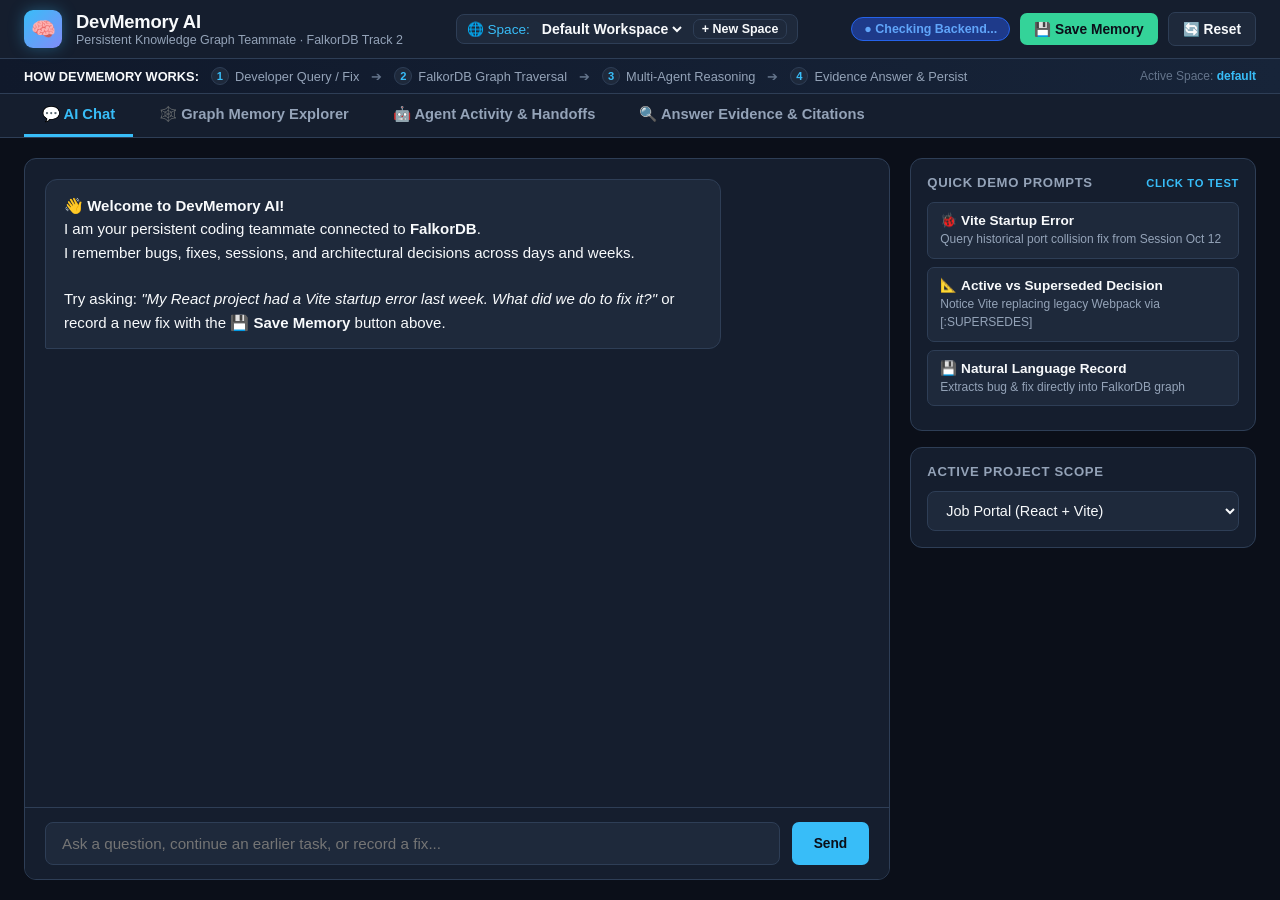
==== web/templates/devmemory.html @ c0ac94c2 "🧠 Initial commit: DevMemory AI with FalkorDB graph memory" ====
<!DOCTYPE html>
<html lang="en">
<head>
  <meta charset="UTF-8">
  <meta name="viewport" content="width=device-width, initial-scale=1.0">
  <title>DevMemory AI & MediMemory AI — Persistent Knowledge Graph Teammate (FalkorDB Track 2)</title>
  <style>
    :root {
      --bg-primary: #0b0f19;
      --bg-surface: #151e2e;
      --bg-card: #1e293b;
      --bg-card-hover: #26354a;
      --border-color: #2e3e56;
      --border-highlight: #3b82f6;
      --text-primary: #f8fafc;
      --text-secondary: #94a3b8;
      --text-muted: #64748b;
      --accent-blue: #38bdf8;
      --accent-emerald: #34d399;
      --accent-amber: #fbbf24;
      --accent-purple: #c084fc;
      --accent-red: #f87171;
      --accent-pink: #f472b6;
    }
    * { box-sizing: border-box; margin: 0; padding: 0; }
    body {
      font-family: -apple-system, BlinkMacSystemFont, "Segoe UI", Roboto, Helvetica, Arial, sans-serif;
      background: var(--bg-primary);
      color: var(--text-primary);
      height: 100vh;
      display: flex;
      flex-direction: column;
      overflow: hidden;
    }

    /* TOP HEADER */
    header {
      background: var(--bg-surface);
      border-bottom: 1px solid var(--border-color);
      padding: 10px 24px;
      display: flex;
      align-items: center;
      justify-content: space-between;
      z-index: 50;
    }
    .header-left { display: flex; align-items: center; gap: 14px; }
    .logo-badge {
      background: linear-gradient(135deg, #38bdf8, #818cf8);
      color: #0b0f19;
      font-weight: 900;
      font-size: 1.25rem;
      width: 38px;
      height: 38px;
      border-radius: 9px;
      display: flex;
      align-items: center;
      justify-content: center;
      box-shadow: 0 0 15px rgba(56, 189, 248, 0.35);
    }
    .title-group { display: flex; flex-direction: column; }
    .title { font-size: 1.15rem; font-weight: 700; letter-spacing: -0.01em; }
    .subtitle { font-size: 0.78rem; color: var(--text-secondary); display: flex; align-items: center; gap: 6px; }

    .header-center { display: flex; align-items: center; gap: 10px; }
    .space-selector-box {
      background: var(--bg-card);
      border: 1px solid var(--border-color);
      border-radius: 8px;
      padding: 4px 10px;
      display: flex;
      align-items: center;
      gap: 8px;
      font-size: 0.85rem;
    }
    .space-select {
      background: transparent;
      border: none;
      color: var(--text-primary);
      font-size: 0.88rem;
      font-weight: 600;
      outline: none;
      cursor: pointer;
    }

    .header-right { display: flex; align-items: center; gap: 10px; }
    .status-pill {
      font-size: 0.78rem;
      padding: 4px 12px;
      border-radius: 999px;
      font-weight: 600;
      display: inline-flex;
      align-items: center;
      gap: 6px;
    }
    .status-live { background: #064e3b; color: #34d399; border: 1px solid #059669; }
    .status-local { background: #1e3a8a; color: #60a5fa; border: 1px solid #2563eb; }

    .btn {
      padding: 8px 14px;
      border-radius: 7px;
      font-size: 0.86rem;
      font-weight: 600;
      cursor: pointer;
      display: inline-flex;
      align-items: center;
      gap: 6px;
      transition: all 0.15s ease-in-out;
      border: none;
    }
    .btn-primary { background: var(--accent-blue); color: #0b0f19; }
    .btn-primary:hover { background: #7dd3fc; }
    .btn-success { background: var(--accent-emerald); color: #0b0f19; }
    .btn-success:hover { background: #6ee7b7; }
    .btn-secondary { background: var(--bg-card); color: var(--text-primary); border: 1px solid var(--border-color); }
    .btn-secondary:hover { background: var(--bg-card-hover); }

    /* HOW IT WORKS BANNER */
    .workflow-banner {
      background: linear-gradient(90deg, #10192b 0%, #172439 100%);
      border-bottom: 1px solid var(--border-color);
      padding: 8px 24px;
      display: flex;
      align-items: center;
      justify-content: space-between;
      font-size: 0.8rem;
      color: var(--text-secondary);
    }
    .stepper-flow { display: flex; align-items: center; gap: 12px; }
    .step-item { display: flex; align-items: center; gap: 6px; }
    .step-number {
      background: var(--bg-card);
      border: 1px solid var(--border-color);
      color: var(--accent-blue);
      width: 18px;
      height: 18px;
      border-radius: 50%;
      display: inline-flex;
      align-items: center;
      justify-content: center;
      font-size: 0.7rem;
      font-weight: 700;
    }
    .step-arrow { color: var(--text-muted); font-size: 0.8rem; }

    /* TABS */
    .tabs-bar {
      display: flex;
      background: var(--bg-surface);
      border-bottom: 1px solid var(--border-color);
      padding: 0 24px;
      gap: 8px;
    }
    .tab-btn {
      background: none;
      border: none;
      color: var(--text-secondary);
      padding: 11px 18px;
      font-size: 0.92rem;
      font-weight: 600;
      cursor: pointer;
      display: flex;
      align-items: center;
      gap: 8px;
      border-bottom: 3px solid transparent;
      transition: all 0.2s;
    }
    .tab-btn:hover { color: var(--text-primary); }
    .tab-btn.active {
      color: var(--accent-blue);
      border-bottom-color: var(--accent-blue);
    }

    /* MAIN VIEW CONTAINER */
    main {
      flex: 1;
      display: flex;
      overflow: hidden;
      position: relative;
    }
    .screen-container {
      display: none;
      width: 100%;
      height: 100%;
      overflow-y: auto;
      padding: 20px 24px;
    }
    .screen-container.active { display: flex; gap: 20px; }

    /* SCREEN 1: CHAT */
    .chat-layout { display: flex; width: 100%; height: 100%; gap: 20px; }
    .chat-main {
      flex: 3;
      display: flex;
      flex-direction: column;
      background: var(--bg-surface);
      border: 1px solid var(--border-color);
      border-radius: 12px;
      overflow: hidden;
    }
    .chat-messages {
      flex: 1;
      overflow-y: auto;
      padding: 20px;
      display: flex;
      flex-direction: column;
      gap: 16px;
    }
    .chat-message {
      max-width: 82%;
      padding: 14px 18px;
      border-radius: 12px;
      line-height: 1.55;
      font-size: 0.94rem;
    }
    .msg-user {
      align-self: flex-end;
      background: #1d4ed8;
      color: white;
      border-bottom-right-radius: 2px;
    }
    .msg-ai {
      align-self: flex-start;
      background: var(--bg-card);
      border: 1px solid var(--border-color);
      border-bottom-left-radius: 2px;
    }
    .msg-evidence-box {
      margin-top: 12px;
      padding: 10px 14px;
      background: rgba(56, 189, 248, 0.08);
      border-left: 3px solid var(--accent-blue);
      border-radius: 0 6px 6px 0;
      font-size: 0.85rem;
    }
    .chat-input-bar {
      padding: 14px 20px;
      border-top: 1px solid var(--border-color);
      background: var(--bg-surface);
      display: flex;
      gap: 12px;
    }
    .chat-input {
      flex: 1;
      background: var(--bg-card);
      border: 1px solid var(--border-color);
      color: var(--text-primary);
      padding: 12px 16px;
      border-radius: 8px;
      font-size: 0.95rem;
      outline: none;
    }
    .chat-input:focus { border-color: var(--accent-blue); }
    .chat-side { flex: 1.2; display: flex; flex-direction: column; gap: 16px; }
    .card {
      background: var(--bg-surface);
      border: 1px solid var(--border-color);
      border-radius: 12px;
      padding: 16px;
    }
    .card-title {
      font-size: 0.82rem;
      font-weight: 700;
      color: var(--text-secondary);
      text-transform: uppercase;
      letter-spacing: 0.05em;
      margin-bottom: 12px;
      display: flex;
      justify-content: space-between;
      align-items: center;
    }
    .prompt-chip {
      background: var(--bg-card);
      border: 1px solid var(--border-color);
      color: var(--text-primary);
      padding: 9px 12px;
      border-radius: 7px;
      font-size: 0.85rem;
      cursor: pointer;
      margin-bottom: 8px;
      text-align: left;
      width: 100%;
      line-height: 1.35;
      transition: background 0.15s, border-color 0.15s;
    }
    .prompt-chip:hover { background: var(--bg-card-hover); border-color: var(--accent-blue); }

    /* SCREEN 2: GRAPH EXPLORER */
    .graph-layout { display: flex; width: 100%; height: 100%; gap: 20px; }
    .graph-canvas-container {
      flex: 2.2;
      background: var(--bg-surface);
      border: 1px solid var(--border-color);
      border-radius: 12px;
      position: relative;
      overflow: hidden;
      display: flex;
      flex-direction: column;
    }
    .graph-toolbar {
      padding: 10px 16px;
      background: rgba(30, 41, 59, 0.6);
      border-bottom: 1px solid var(--border-color);
      display: flex;
      align-items: center;
      justify-content: space-between;
      font-size: 0.82rem;
    }
    .legend-chips { display: flex; gap: 8px; flex-wrap: wrap; }
    .legend-item { display: flex; align-items: center; gap: 4px; font-size: 0.78rem; }
    .legend-dot { width: 10px; height: 10px; border-radius: 50%; display: inline-block; }
    #graphCanvas { width: 100%; height: 100%; flex: 1; }
    .graph-info-panel {
      flex: 1.1;
      background: var(--bg-surface);
      border: 1px solid var(--border-color);
      border-radius: 12px;
      padding: 18px;
      display: flex;
      flex-direction: column;
      gap: 12px;
      overflow-y: auto;
    }
    .node-detail-card {
      background: var(--bg-card);
      border: 1px solid var(--border-color);
      border-radius: 8px;
      padding: 12px;
      font-size: 0.88rem;
    }

    /* SCREEN 3: AGENT ACTIVITY */
    .activity-layout { display: flex; width: 100%; height: 100%; gap: 20px; }
    .kanban-col {
      flex: 1.2;
      background: var(--bg-surface);
      border: 1px solid var(--border-color);
      border-radius: 12px;
      padding: 18px;
      display: flex;
      flex-direction: column;
      gap: 12px;
      overflow-y: auto;
    }
    .task-card {
      background: var(--bg-card);
      border: 1px solid var(--border-color);
      border-left: 4px solid var(--accent-blue);
      border-radius: 8px;
      padding: 12px 14px;
      font-size: 0.88rem;
    }
    .activity-feed-col {
      flex: 1.5;
      background: var(--bg-surface);
      border: 1px solid var(--border-color);
      border-radius: 12px;
      padding: 18px;
      overflow-y: auto;
    }
    .log-item {
      padding: 10px 14px;
      border-bottom: 1px solid var(--border-color);
      font-size: 0.85rem;
      line-height: 1.4;
    }
    .log-agent { font-weight: 700; color: var(--accent-blue); }

    /* SCREEN 4: ANSWER EVIDENCE */
    .evidence-layout { display: flex; flex-direction: column; width: 100%; gap: 16px; overflow-y: auto; }
    .evidence-row {
      background: var(--bg-surface);
      border: 1px solid var(--border-color);
      border-left: 4px solid var(--accent-emerald);
      border-radius: 8px;
      padding: 16px;
    }

    /* MODALS */
    .modal-overlay {
      position: fixed;
      top: 0; left: 0; right: 0; bottom: 0;
      background: rgba(11, 15, 25, 0.75);
      backdrop-filter: blur(4px);
      display: none;
      align-items: center;
      justify-content: center;
      z-index: 100;
    }
    .modal-overlay.active { display: flex; }
    .modal-card {
      background: var(--bg-surface);
      border: 1px solid var(--border-color);
      border-radius: 14px;
      width: 520px;
      max-width: 90vw;
      box-shadow: 0 20px 40px rgba(0, 0, 0, 0.5);
      overflow: hidden;
      animation: modalFadeIn 0.15s ease-out;
    }
    @keyframes modalFadeIn {
      from { opacity: 0; transform: scale(0.96); }
      to { opacity: 1; transform: scale(1); }
    }
    .modal-header {
      padding: 16px 20px;
      border-bottom: 1px solid var(--border-color);
      display: flex;
      justify-content: space-between;
      align-items: center;
    }
    .modal-title { font-size: 1.05rem; font-weight: 700; display: flex; align-items: center; gap: 8px; }
    .modal-close { background: none; border: none; color: var(--text-muted); font-size: 1.4rem; cursor: pointer; }
    .modal-body { padding: 20px; display: flex; flex-direction: column; gap: 14px; }
    .form-group { display: flex; flex-direction: column; gap: 6px; }
    .form-label { font-size: 0.8rem; font-weight: 600; color: var(--text-secondary); }
    .form-input, .form-select, .form-textarea {
      background: var(--bg-card);
      border: 1px solid var(--border-color);
      color: var(--text-primary);
      padding: 10px 14px;
      border-radius: 8px;
      font-size: 0.9rem;
      outline: none;
    }
    .form-input:focus, .form-select:focus, .form-textarea:focus { border-color: var(--accent-blue); }
    .modal-footer {
      padding: 14px 20px;
      border-top: 1px solid var(--border-color);
      background: rgba(30, 41, 59, 0.4);
      display: flex;
      justify-content: flex-end;
      gap: 10px;
    }
  </style>
</head>
<body>

  <!-- TOP HEADER -->
  <header>
    <div class="header-left">
      <div class="logo-badge">🧠</div>
      <div class="title-group">
        <div class="title">DevMemory AI</div>
        <div class="subtitle">Persistent Knowledge Graph Teammate · FalkorDB Track 2</div>
      </div>
    </div>

    <div class="header-center">
      <!-- MEMORY SPACE SELECTOR -->
      <div class="space-selector-box">
        <span style="color:var(--accent-blue);">🌐 Space:</span>
        <select id="spaceSelector" class="space-select" onchange="onSpaceChange(this.value)">
          <option value="default">Default Workspace</option>
        </select>
        <button class="btn btn-secondary" style="padding: 2px 8px; font-size: 0.78rem;" onclick="openNewSpaceModal()">
          + New Space
        </button>
      </div>
    </div>

    <div class="header-right">
      <div id="backendPill" class="status-pill status-local">● Checking Backend...</div>
      <!-- SAVE MEMORY BUTTON -->
      <button class="btn btn-success" onclick="openSaveMemoryModal()">
        💾 Save Memory
      </button>
      <button class="btn btn-secondary" onclick="resetMemory()">
        🔄 Reset
      </button>
    </div>
  </header>

  <!-- HOW IT WORKS BANNER -->
  <div class="workflow-banner">
    <div class="stepper-flow">
      <span style="font-weight:700; color:var(--text-primary);">HOW DEVMEMORY WORKS:</span>
      <div class="step-item"><span class="step-number">1</span> Developer Query / Fix</div>
      <span class="step-arrow">➔</span>
      <div class="step-item"><span class="step-number">2</span> FalkorDB Graph Traversal</div>
      <span class="step-arrow">➔</span>
      <div class="step-item"><span class="step-number">3</span> Multi-Agent Reasoning</div>
      <span class="step-arrow">➔</span>
      <div class="step-item"><span class="step-number">4</span> Evidence Answer & Persist</div>
    </div>
    <div style="font-size:0.75rem; color:var(--text-muted);">
      Active Space: <b id="activeSpaceLabel" style="color:var(--accent-blue);">default</b>
    </div>
  </div>

  <!-- NAVIGATION TABS -->
  <nav class="tabs-bar">
    <button class="tab-btn active" onclick="switchTab('screenChat', this)">💬 AI Chat</button>
    <button class="tab-btn" onclick="switchTab('screenGraph', this)">🕸️ Graph Memory Explorer</button>
    <button class="tab-btn" onclick="switchTab('screenActivity', this)">🤖 Agent Activity & Handoffs</button>
    <button class="tab-btn" onclick="switchTab('screenEvidence', this)">🔍 Answer Evidence & Citations</button>
  </nav>

  <!-- TAB CONTENT SCREENS -->
  <main>
    <!-- SCREEN 1: AI CHAT -->
    <div id="screenChat" class="screen-container active">
      <div class="chat-layout">
        <div class="chat-main">
          <div id="chatMessages" class="chat-messages">
            <div class="chat-message msg-ai">
              👋 <b>Welcome to DevMemory AI!</b><br>
              I am your persistent coding teammate connected to <b>FalkorDB</b>.<br>
              I remember bugs, fixes, sessions, and architectural decisions across days and weeks.<br><br>
              Try asking: <i>"My React project had a Vite startup error last week. What did we do to fix it?"</i> or record a new fix with the <b>💾 Save Memory</b> button above.
            </div>
          </div>
          <form class="chat-input-bar" onsubmit="handleSend(event)">
            <input type="text" id="chatInput" class="chat-input" placeholder="Ask a question, continue an earlier task, or record a fix..." autocomplete="off">
            <button type="submit" class="btn btn-primary" style="padding:12px 22px;">Send</button>
          </form>
        </div>
        <div class="chat-side">
          <div class="card">
            <div class="card-title">
              <span>Quick Demo Prompts</span>
              <span style="font-size:0.7rem; color:var(--accent-blue);">Click to Test</span>
            </div>
            <button class="prompt-chip" onclick="fillPrompt('My React project had a Vite startup error last week. What did we do to fix it?')">
              🐞 <b>Vite Startup Error</b><br>
              <span style="font-size:0.75rem; color:var(--text-secondary);">Query historical port collision fix from Session Oct 12</span>
            </button>
            <button class="prompt-chip" onclick="fillPrompt('What bundler decision did we make for Job Portal?')">
              📐 <b>Active vs Superseded Decision</b><br>
              <span style="font-size:0.75rem; color:var(--text-secondary);">Notice Vite replacing legacy Webpack via [:SUPERSEDES]</span>
            </button>
            <button class="prompt-chip" onclick="fillPrompt('We resolved the React hydration error by adding suppressHydrationWarning to layout.tsx in Session Oct 18.')">
              💾 <b>Natural Language Record</b><br>
              <span style="font-size:0.75rem; color:var(--text-secondary);">Extracts bug & fix directly into FalkorDB graph</span>
            </button>
          </div>

          <div class="card">
            <div class="card-title">Active Project Scope</div>
            <select id="projectSelect" class="form-select" style="width:100%;">
              <option value="Job Portal">Job Portal (React + Vite)</option>
              <option value="E-Commerce API">E-Commerce API (Node.js)</option>
              <option value="Auth Service">Auth Service (FastAPI)</option>
            </select>
          </div>
        </div>
      </div>
    </div>

    <!-- SCREEN 2: GRAPH MEMORY EXPLORER -->
    <div id="screenGraph" class="screen-container">
      <div class="graph-layout">
        <div class="graph-canvas-container">
          <div class="graph-toolbar">
            <div class="legend-chips">
              <span class="legend-item"><span class="legend-dot" style="background:#38bdf8;"></span> Project</span>
              <span class="legend-item"><span class="legend-dot" style="background:#f87171;"></span> Error</span>
              <span class="legend-item"><span class="legend-dot" style="background:#34d399;"></span> Solution</span>
              <span class="legend-item"><span class="legend-dot" style="background:#a855f7;"></span> Session</span>
              <span class="legend-item"><span class="legend-dot" style="background:#fbbf24;"></span> Decision</span>
              <span class="legend-item"><span class="legend-dot" style="background:#06b6d4;"></span> Task</span>
              <span class="legend-item"><span class="legend-dot" style="background:#f472b6;"></span> Agent</span>
            </div>
            <span style="color:var(--text-muted);">Click any node to inspect properties</span>
          </div>
          <canvas id="graphCanvas"></canvas>
        </div>

        <div class="graph-info-panel">
          <div class="card-title">Node Inspector</div>
          <div id="selectedNodeDetails" class="node-detail-card">
            <span style="color:var(--text-muted);">Select any graph node on the left to view its Cypher properties and relationships.</span>
          </div>

          <div class="card-title" style="margin-top:14px;">All Nodes in Active Space</div>
          <div id="graphNodeList" style="display:flex; flex-direction:column; gap:8px;"></div>
        </div>
      </div>
    </div>

    <!-- SCREEN 3: AGENT ACTIVITY -->
    <div id="screenActivity" class="screen-container">
      <div class="activity-layout">
        <div class="kanban-col">
          <div class="card-title">Multi-Agent Task Board</div>
          <button class="btn btn-primary" style="width:100%; justify-content:center;" onclick="triggerWorkflow()">
            🚀 Run Diagnostic & Handoff Workflow
          </button>
          <div style="font-size:0.75rem; color:var(--text-muted); margin-bottom:8px;">
            Simulates: Coordinator ➔ Bug Investigator ➔ Code Fixer
          </div>
          <div id="taskCardsList" style="display:flex; flex-direction:column; gap:10px;"></div>
        </div>
        <div class="activity-feed-col">
          <div class="card-title">Real-Time Multi-Agent Activity Stream</div>
          <div id="activityLogsList"></div>
        </div>
      </div>
    </div>

    <!-- SCREEN 4: ANSWER EVIDENCE -->
    <div id="screenEvidence" class="screen-container">
      <div class="evidence-layout">
        <div class="card-title">Verified Graph Citations & Provenance</div>
        <div style="font-size:0.85rem; color:var(--text-secondary); margin-bottom:10px;">
          Every answer produced by DevMemory AI is grounded in verifiable relationships from FalkorDB.
        </div>
        <div id="evidenceList"></div>
      </div>
    </div>
  </main>

  <!-- ==================== MODAL 1: SAVE MEMORY ==================== -->
  <div id="modalSaveMemory" class="modal-overlay">
    <div class="modal-card">
      <div class="modal-header">
        <div class="modal-title">💾 Save Knowledge to FalkorDB</div>
        <button class="modal-close" onclick="closeSaveMemoryModal()">&times;</button>
      </div>
      <form onsubmit="handleSaveMemory(event)">
        <div class="modal-body">
          <div class="form-group">
            <label class="form-label">Memory Category</label>
            <select id="saveMemType" class="form-select" onchange="onMemoryTypeChange(this.value)">
              <option value="incident">🐞 Bug Fix / Incident Resolution</option>
              <option value="decision">📐 Architectural / Technical Decision</option>
              <option value="task">📋 Collaborative Task</option>
              <option value="fact">💡 Technical Fact / Note</option>
            </select>
          </div>

          <div class="form-group">
            <label class="form-label">Project Name</label>
            <input type="text" id="saveProject" class="form-input" value="Job Portal" required>
          </div>

          <div class="form-group">
            <label id="lblTitle" class="form-label">Issue / Error Title</label>
            <input type="text" id="saveTitle" class="form-input" placeholder="e.g. Vite failed to start" required>
          </div>

          <div class="form-group">
            <label id="lblDetails" class="form-label">Resolution / Solution Steps</label>
            <textarea id="saveDetails" class="form-textarea" rows="3" placeholder="e.g. Stop conflicting process on port 5173" required></textarea>
          </div>

          <div id="fieldSupersedes" class="form-group" style="display:none;">
            <label class="form-label">Replaces Old Decision (Optional [:SUPERSEDES])</label>
            <input type="text" id="saveSupersedes" class="form-input" placeholder="e.g. Use Webpack Bundler">
          </div>

          <div class="form-group">
            <label class="form-label">Session / Date Anchor</label>
            <input type="text" id="saveSession" class="form-input" value="Session Oct 18">
          </div>

          <div class="form-group">
            <label class="form-label">Evidence / Root Cause Notes</label>
            <input type="text" id="saveEvidence" class="form-input" placeholder="e.g. Stale background process held socket port 5173">
          </div>
        </div>
        <div class="modal-footer">
          <button type="button" class="btn btn-secondary" onclick="closeSaveMemoryModal()">Cancel</button>
          <button type="submit" class="btn btn-success">Save to Graph</button>
        </div>
      </form>
    </div>
  </div>

  <!-- ==================== MODAL 2: CREATE MEMORY SPACE ==================== -->
  <div id="modalNewSpace" class="modal-overlay">
    <div class="modal-card">
      <div class="modal-header">
        <div class="modal-title">🌐 Create New Memory Space</div>
        <button class="modal-close" onclick="closeNewSpaceModal()">&times;</button>
      </div>
      <form onsubmit="handleCreateSpace(event)">
        <div class="modal-body">
          <div class="form-group">
            <label class="form-label">Space Name</label>
            <input type="text" id="newSpaceName" class="form-input" placeholder="e.g. Mobile App, Payment Gateway" required>
          </div>
          <div class="form-group">
            <label class="form-label">Description</label>
            <textarea id="newSpaceDesc" class="form-textarea" rows="2" placeholder="Describe the purpose or repository of this memory space"></textarea>
          </div>
        </div>
        <div class="modal-footer">
          <button type="button" class="btn btn-secondary" onclick="closeNewSpaceModal()">Cancel</button>
          <button type="submit" class="btn btn-primary">Create Space</button>
        </div>
      </form>
    </div>
  </div>

  <script>
    let graphData = { nodes: [], links: [] };
    let selectedNode = null;

    function switchTab(screenId, btn) {
      document.querySelectorAll('.tab-btn').forEach(b => b.classList.remove('active'));
      document.querySelectorAll('.screen-container').forEach(c => c.classList.remove('active'));
      btn.classList.add('active');
      document.getElementById(screenId).classList.add('active');
      if (screenId === 'screenGraph') renderGraphCanvas();
      if (screenId === 'screenActivity') loadTasksAndLogs();
      if (screenId === 'screenEvidence') loadEvidence();
    }

    function fillPrompt(text) {
      document.getElementById('chatInput').value = text;
      handleSend(new Event('submit'));
    }

    async function handleSend(e) {
      e.preventDefault();
      const input = document.getElementById('chatInput');
      const text = input.value.trim();
      if (!text) return;
      input.value = '';

      const container = document.getElementById('chatMessages');
      container.innerHTML += `<div class="chat-message msg-user">${escapeHtml(text)}</div>`;
      container.scrollTop = container.scrollHeight;

      try {
        const res = await fetch('/api/devmemory/chat', {
          method: 'POST',
          headers: { 'Content-Type': 'application/json' },
          body: JSON.stringify({
            message: text,
            project: document.getElementById('projectSelect').value,
            session: 'Session Oct 18'
          })
        });
        const data = await res.json();
        let evidenceHtml = '';
        if (data.evidence && data.evidence.length > 0) {
          evidenceHtml = `<div class="msg-evidence-box"><b>🔍 FalkorDB Evidence:</b><br>` +
            data.evidence.map(ev => `[${ev.source_type}: ${ev.source_name}] → [${ev.relation}] → [${ev.target_name}] (Session: ${ev.session})`).join('<br>') +
            `</div>`;
        }
        container.innerHTML += `<div class="chat-message msg-ai">${formatMarkdown(data.response)}${evidenceHtml}</div>`;
        container.scrollTop = container.scrollHeight;
        loadGraphData();
      } catch (err) {
        container.innerHTML += `<div class="chat-message msg-ai" style="color:var(--accent-red);">Failed to reach DevMemory backend.</div>`;
      }
    }

    // MODAL: SAVE MEMORY
    function openSaveMemoryModal() {
      document.getElementById('modalSaveMemory').classList.add('active');
    }
    function closeSaveMemoryModal() {
      document.getElementById('modalSaveMemory').classList.remove('active');
    }

    function onMemoryTypeChange(val) {
      const fieldSup = document.getElementById('fieldSupersedes');
      const lblTitle = document.getElementById('lblTitle');
      const lblDetails = document.getElementById('lblDetails');
      if (val === 'decision') {
        fieldSup.style.display = 'flex';
        lblTitle.innerText = 'Decision Title (e.g. Use Vite Bundler)';
        lblDetails.innerText = 'Rationale / Reason';
      } else if (val === 'task') {
        fieldSup.style.display = 'none';
        lblTitle.innerText = 'Task Title';
        lblDetails.innerText = 'Task Description';
      } else {
        fieldSup.style.display = 'none';
        lblTitle.innerText = 'Issue / Error Title';
        lblDetails.innerText = 'Resolution / Solution Steps';
      }
    }

    async function handleSaveMemory(e) {
      e.preventDefault();
      const payload = {
        memory_type: document.getElementById('saveMemType').value,
        project: document.getElementById('saveProject').value,
        title: document.getElementById('saveTitle').value,
        details: document.getElementById('saveDetails').value,
        supersedes: document.getElementById('saveSupersedes').value || null,
        session: document.getElementById('saveSession').value || 'Session Oct 18',
        evidence: document.getElementById('saveEvidence').value || ''
      };

      try {
        const res = await fetch('/api/devmemory/save', {
          method: 'POST',
          headers: { 'Content-Type': 'application/json' },
          body: JSON.stringify(payload)
        });
        const data = await res.json();
        closeSaveMemoryModal();
        alert(`Memory Saved to FalkorDB!\n${data.data.summary}`);
        loadGraphData();
        loadEvidence();
      } catch (err) {
        alert('Failed to save memory');
      }
    }

    // MODAL: CREATE SPACE
    function openNewSpaceModal() {
      document.getElementById('modalNewSpace').classList.add('active');
    }
    function closeNewSpaceModal() {
      document.getElementById('modalNewSpace').classList.remove('active');
    }

    async function handleCreateSpace(e) {
      e.preventDefault();
      const name = document.getElementById('newSpaceName').value.trim();
      const desc = document.getElementById('newSpaceDesc').value.trim();
      if (!name) return;

      try {
        const res = await fetch('/api/devmemory/spaces/create', {
          method: 'POST',
          headers: { 'Content-Type': 'application/json' },
          body: JSON.stringify({ name: name, description: desc })
        });
        const data = await res.json();
        closeNewSpaceModal();
        await loadSpaces();
        await loadGraphData();
        alert(`Memory Space '${name}' created and activated!`);
      } catch (err) {
        alert('Failed to create space');
      }
    }

    async function onSpaceChange(spaceId) {
      try {
        await fetch('/api/devmemory/spaces/switch', {
          method: 'POST',
          headers: { 'Content-Type': 'application/json' },
          body: JSON.stringify({ space: spaceId })
        });
        document.getElementById('activeSpaceLabel').innerText = spaceId;
        loadGraphData();
        loadTasksAndLogs();
        loadEvidence();
      } catch (err) {}
    }

    async function loadSpaces() {
      try {
        const res = await fetch('/api/devmemory/spaces');
        const data = await res.json();
        const sel = document.getElementById('spaceSelector');
        sel.innerHTML = data.spaces.map(s => `
          <option value="${s.id}" ${s.id === data.active_space ? 'selected' : ''}>
            ${escapeHtml(s.name)} (${s.node_count} nodes)
          </option>
        `).join('');
        document.getElementById('activeSpaceLabel').innerText = data.active_space;
      } catch (err) {}
    }

    async function triggerWorkflow() {
      try {
        const res = await fetch('/api/devmemory/workflow', {
          method: 'POST',
          headers: { 'Content-Type': 'application/json' },
          body: JSON.stringify({
            task_title: 'Diagnose & Fix Vite Port 5173 Collision',
            project: document.getElementById('projectSelect').value,
            description: 'Check port 5173 and release socket'
          })
        });
        const data = await res.json();
        alert(`Workflow Executed!\nTask ${data.task_id} resolved by Code Fixer after Bug Investigator diagnostic handoff.`);
        loadTasksAndLogs();
        loadGraphData();
      } catch(err) {
        alert('Workflow trigger failed');
      }
    }

    async function resetMemory() {
      if (confirm('Reset memory graph for current space?')) {
        await fetch('/api/devmemory/reset', { method: 'POST' });
        location.reload();
      }
    }

    async function loadGraphData() {
      try {
        const res = await fetch('/api/devmemory/graph');
        graphData = await res.json();
        const pill = document.getElementById('backendPill');
        if (graphData.backend_mode === 'falkordb') {
          pill.className = 'status-pill status-live';
          pill.innerText = '● FalkorDB Live Engine';
        } else {
          pill.className = 'status-pill status-local';
          pill.innerText = '● Persistent Graph Engine';
        }
        renderGraphNodeList();
        renderGraphCanvas();
      } catch(e) {}
    }

    function renderGraphNodeList() {
      const container = document.getElementById('graphNodeList');
      if (!container) return;
      container.innerHTML = graphData.nodes.map(n => `
        <div onclick="selectNodeById('${n.id}')" style="cursor:pointer; border-left: 4px solid ${n.color}; padding:8px 12px; background:var(--bg-card); border-radius:4px; font-size:0.85rem;">
          <b>[${n.type}]</b> ${escapeHtml(n.label)}
        </div>
      `).join('');
    }

    function selectNodeById(nodeId) {
      const n = graphData.nodes.find(item => item.id === nodeId);
      if (!n) return;
      selectedNode = n;
      const details = document.getElementById('selectedNodeDetails');
      const propsHtml = Object.entries(n.properties)
        .map(([k, v]) => `<div><b>${escapeHtml(k)}:</b> ${escapeHtml(String(v))}</div>`)
        .join('');
      details.innerHTML = `
        <h4 style="color:${n.color}; margin-bottom:6px;">[${n.type}] ${escapeHtml(n.label)}</h4>
        <div style="font-size:0.8rem; line-height:1.5;">${propsHtml}</div>
      `;
      renderGraphCanvas();
    }

    function renderGraphCanvas() {
      const canvas = document.getElementById('graphCanvas');
      if (!canvas) return;
      const ctx = canvas.getContext('2d');
      canvas.width = canvas.parentElement.clientWidth;
      canvas.height = canvas.parentElement.clientHeight - 45;

      ctx.clearRect(0, 0, canvas.width, canvas.height);
      if (!graphData.nodes || graphData.nodes.length === 0) {
        ctx.fillStyle = '#64748b';
        ctx.font = '14px sans-serif';
        ctx.fillText('No graph nodes in active space. Use 💾 Save Memory to record your first node!', 40, canvas.height / 2);
        return;
      }

      const centerX = canvas.width / 2;
      const centerY = canvas.height / 2;
      const radius = Math.min(centerX, centerY) * 0.72;

      const nodeCoords = {};
      graphData.nodes.forEach((n, idx) => {
        const angle = (idx / graphData.nodes.length) * 2 * Math.PI;
        nodeCoords[n.id] = {
          x: centerX + radius * Math.cos(angle),
          y: centerY + radius * Math.sin(angle),
          node: n
        };
      });

      // Links
      ctx.strokeStyle = '#334155';
      ctx.lineWidth = 1.5;
      graphData.links.forEach(l => {
        const s = nodeCoords[l.source];
        const t = nodeCoords[l.target];
        if (s && t) {
          ctx.beginPath();
          ctx.moveTo(s.x, s.y);
          ctx.lineTo(t.x, t.y);
          ctx.stroke();

          // Link label
          ctx.fillStyle = '#64748b';
          ctx.font = '9px sans-serif';
          const midX = (s.x + t.x) / 2;
          const midY = (s.y + t.y) / 2;
          ctx.fillText(l.label, midX - 10, midY);
        }
      });

      // Nodes
      Object.values(nodeCoords).forEach(pt => {
        const isSelected = selectedNode && selectedNode.id === pt.node.id;
        ctx.fillStyle = pt.node.color || '#38bdf8';
        ctx.beginPath();
        ctx.arc(pt.x, pt.y, isSelected ? 18 : 13, 0, 2 * Math.PI);
        ctx.fill();

        if (isSelected) {
          ctx.strokeStyle = '#f8fafc';
          ctx.lineWidth = 2.5;
          ctx.stroke();
        }

        ctx.fillStyle = '#f8fafc';
        ctx.font = isSelected ? 'bold 12px sans-serif' : '11px sans-serif';
        ctx.fillText(pt.node.label.slice(0, 18), pt.x - 25, pt.y + 24);
      });
    }

    async function loadTasksAndLogs() {
      try {
        const res = await fetch('/api/devmemory/tasks');
        const data = await res.json();
        const cardsCont = document.getElementById('taskCardsList');
        if (data.tasks.length === 0) {
          cardsCont.innerHTML = '<span style="color:var(--text-muted); font-size:0.85rem;">No tasks recorded yet in this space.</span>';
        } else {
          cardsCont.innerHTML = data.tasks.map(t => `
            <div class="task-card">
              <b>${escapeHtml(t.title)}</b><br>
              <span style="color:var(--text-secondary); font-size:0.8rem;">Status: <b>${t.status.toUpperCase()}</b> | Assigned: ${t.assigned_to}</span>
            </div>
          `).join('');
        }

        const logsCont = document.getElementById('activityLogsList');
        logsCont.innerHTML = data.logs.slice().reverse().map(l => `
          <div class="log-item">
            <span style="color:var(--text-muted);">[${l.timestamp}]</span>
            <span class="log-agent">${l.agent}</span> — <i>${l.action}</i>: ${escapeHtml(l.details)}
          </div>
        `).join('');
      } catch(e) {}
    }

    async function loadEvidence() {
      try {
        const res = await fetch('/api/devmemory/evidence');
        const data = await res.json();
        const cont = document.getElementById('evidenceList');
        if (data.evidence.length === 0) {
          cont.innerHTML = '<span style="color:var(--text-muted); font-size:0.85rem;">No evidence records in active space.</span>';
          return;
        }
        cont.innerHTML = data.evidence.map((ev, i) => `
          <div class="evidence-row">
            <h4 style="margin-bottom:6px;">Evidence Record #${i+1}</h4>
            <p><b>Path:</b> <code>(${ev.source_type}: ${ev.source_name})</code> → <code>[:${ev.relation}]</code> → <code>(${ev.target_type}: ${ev.target_name})</code></p>
            <p><b>Session:</b> ${ev.session || 'N/A'} | <b>Confidence:</b> ${(ev.confidence * 100).toFixed(0)}%</p>
            <p><b>Notes:</b> ${escapeHtml(ev.notes || '')}</p>
          </div>
        `).join('');
      } catch(e) {}
    }

    function escapeHtml(str) {
      if (!str) return '';
      return String(str).replace(/&/g, '&amp;').replace(/</g, '&lt;').replace(/>/g, '&gt;').replace(/"/g, '&quot;');
    }

    function formatMarkdown(str) {
      if (!str) return '';
      return escapeHtml(str)
        .replace(/\*\*(.*?)\*\*/g, '<b>$1</b>')
        .replace(/\*(.*?)\*/g, '<i>$1</i>')
        .replace(/\n/g, '<br>');
    }

    // Init
    loadSpaces();
    loadGraphData();
  </script>
</body>
</html>
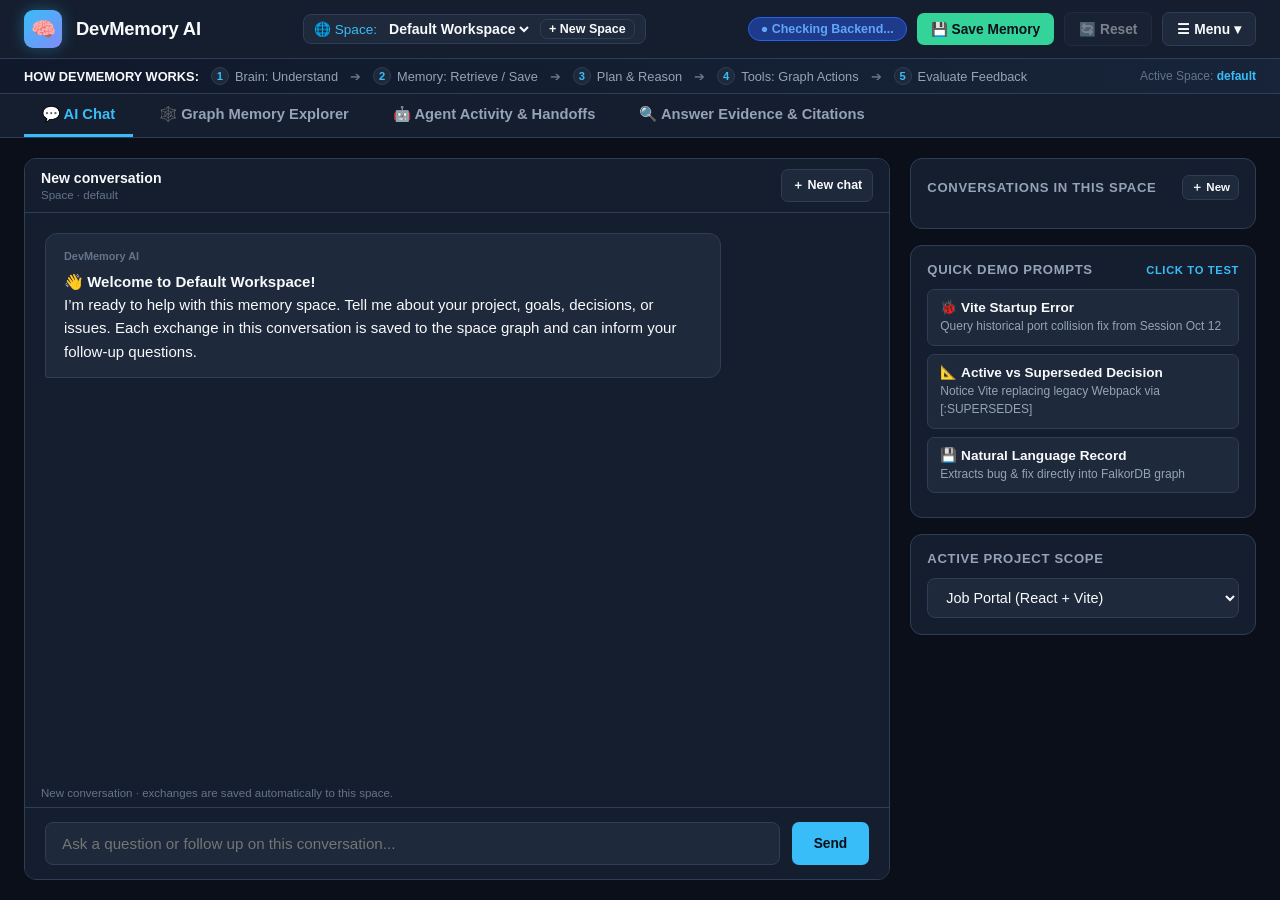
==== commit 6b5611cc: "Improve persistent chat memory and demo guidance Co-authored-by: Copilot <223556219+Copilot@users.no" ====
--- a/web/templates/devmemory.html
+++ b/web/templates/devmemory.html
@@ -3,7 +3,7 @@
 <head>
   <meta charset="UTF-8">
   <meta name="viewport" content="width=device-width, initial-scale=1.0">
-  <title>DevMemory AI & MediMemory AI — Persistent Knowledge Graph Teammate (FalkorDB Track 2)</title>
+  <title>DevMemory AI</title>
   <style>
     :root {
       --bg-primary: #0b0f19;
@@ -59,7 +59,6 @@
     }
     .title-group { display: flex; flex-direction: column; }
     .title { font-size: 1.15rem; font-weight: 700; letter-spacing: -0.01em; }
-    .subtitle { font-size: 0.78rem; color: var(--text-secondary); display: flex; align-items: center; gap: 6px; }
 
     .header-center { display: flex; align-items: center; gap: 10px; }
     .space-selector-box {
@@ -80,7 +79,9 @@
       font-weight: 600;
       outline: none;
       cursor: pointer;
-    }
+      color-scheme: dark;
+    }
+    .space-select option { background: var(--bg-card); color: var(--text-primary); }
 
     .header-right { display: flex; align-items: center; gap: 10px; }
     .status-pill {
@@ -113,6 +114,8 @@
     .btn-success:hover { background: #6ee7b7; }
     .btn-secondary { background: var(--bg-card); color: var(--text-primary); border: 1px solid var(--border-color); }
     .btn-secondary:hover { background: var(--bg-card-hover); }
+    .btn:disabled { cursor: wait; opacity: 0.7; }
+    #resetMemoryBtn:disabled { cursor: not-allowed; opacity: 0.45; }
 
     /* HOW IT WORKS BANNER */
     .workflow-banner {
@@ -224,6 +227,30 @@
       border: 1px solid var(--border-color);
       border-bottom-left-radius: 2px;
     }
+    .chat-thread-bar {
+      display: flex; align-items: center; justify-content: space-between; gap: 12px;
+      padding: 10px 16px; background: var(--bg-surface); border-bottom: 1px solid var(--border-color);
+    }
+    .chat-thread-heading { min-width: 0; }
+    .chat-thread-title { overflow: hidden; color: var(--text-primary); font-size: 0.88rem; font-weight: 700; text-overflow: ellipsis; white-space: nowrap; }
+    .chat-thread-space { margin-top: 3px; color: var(--text-muted); font-size: 0.72rem; }
+    .chat-thread-actions { display: flex; flex-shrink: 0; gap: 8px; }
+    .chat-memory-status { min-height: 1em; padding: 0 16px 8px; color: var(--text-muted); font-size: 0.72rem; }
+    .chat-memory-status.error { color: #fca5a5; }
+    .chat-memory-status.saved { color: var(--accent-emerald); }
+    .chat-message-meta { display: block; margin-bottom: 5px; color: var(--text-muted); font-size: 0.68rem; font-weight: 600; }
+    .chat-side { flex: 1.2; display: flex; flex-direction: column; gap: 16px; overflow-y: auto; }
+    .conversation-list { display: flex; flex-direction: column; gap: 7px; max-height: 220px; overflow-y: auto; }
+    .conversation-item {
+      width: 100%; border: 1px solid transparent; border-radius: 7px;
+      background: var(--bg-card); color: var(--text-secondary);
+      padding: 9px 10px; text-align: left; cursor: pointer;
+    }
+    .conversation-item:hover { border-color: var(--border-color); color: var(--text-primary); }
+    .conversation-item.active { border-color: rgba(56, 189, 248, 0.45); background: rgba(56, 189, 248, 0.09); color: var(--text-primary); }
+    .conversation-item-title { display: block; overflow: hidden; font-size: 0.78rem; font-weight: 600; text-overflow: ellipsis; white-space: nowrap; }
+    .conversation-item-meta { display: block; margin-top: 4px; color: var(--text-muted); font-size: 0.66rem; }
+    .conversation-empty { padding: 8px; color: var(--text-muted); font-size: 0.78rem; }
     .msg-evidence-box {
       margin-top: 12px;
       padding: 10px 14px;
@@ -232,6 +259,14 @@
       border-radius: 0 6px 6px 0;
       font-size: 0.85rem;
     }
+    .chat-memory-action {
+      display: inline-flex; align-items: center; gap: 6px; margin-top: 10px;
+      padding: 6px 9px; color: var(--accent-blue); background: rgba(56, 189, 248, 0.08);
+      border: 1px solid rgba(56, 189, 248, 0.3); border-radius: 6px;
+      font: inherit; font-size: 0.74rem; cursor: pointer;
+    }
+    .chat-memory-action:hover { background: rgba(56, 189, 248, 0.16); }
+    .chat-memory-action:disabled { cursor: default; opacity: 0.8; }
     .chat-input-bar {
       padding: 14px 20px;
       border-top: 1px solid var(--border-color);
@@ -344,11 +379,30 @@
     .task-card {
       background: var(--bg-card);
       border: 1px solid var(--border-color);
-      border-left: 4px solid var(--accent-blue);
       border-radius: 8px;
-      padding: 12px 14px;
+      padding: 14px;
       font-size: 0.88rem;
     }
+    .activity-stats { display: grid; grid-template-columns: repeat(3, minmax(0, 1fr)); gap: 10px; }
+    .activity-stat {
+      background: var(--bg-card); border: 1px solid var(--border-color);
+      border-radius: 8px; padding: 10px 12px;
+    }
+    .activity-stat-value { display: block; font-size: 1.15rem; font-weight: 700; color: var(--accent-blue); }
+    .activity-stat-label { display: block; margin-top: 3px; color: var(--text-muted); font-size: 0.72rem; }
+    .task-card-head { display: flex; justify-content: space-between; align-items: flex-start; gap: 10px; }
+    .task-card-title { font-weight: 700; line-height: 1.4; }
+    .task-card-description { margin-top: 7px; color: var(--text-secondary); font-size: 0.8rem; line-height: 1.45; }
+    .task-card-meta { display: flex; flex-wrap: wrap; gap: 8px 14px; margin-top: 10px; color: var(--text-muted); font-size: 0.75rem; }
+    .status-badge {
+      display: inline-flex; align-items: center; border: 1px solid var(--border-color);
+      border-radius: 999px; padding: 3px 8px; color: var(--text-secondary);
+      background: rgba(148, 163, 184, 0.08); font-size: 0.68rem; font-weight: 700;
+      text-transform: uppercase; white-space: nowrap;
+    }
+    .status-badge.completed { color: #6ee7b7; border-color: rgba(52, 211, 153, 0.35); background: rgba(52, 211, 153, 0.1); }
+    .status-badge.in_progress { color: #7dd3fc; border-color: rgba(56, 189, 248, 0.35); background: rgba(56, 189, 248, 0.1); }
+    .status-badge.failed { color: #fca5a5; border-color: rgba(248, 113, 113, 0.35); background: rgba(248, 113, 113, 0.1); }
     .activity-feed-col {
       flex: 1.5;
       background: var(--bg-surface);
@@ -357,22 +411,95 @@
       padding: 18px;
       overflow-y: auto;
     }
+    .activity-section-title {
+      display: flex; justify-content: space-between; align-items: center; gap: 12px;
+      margin: 18px 0 10px; color: var(--text-secondary); font-size: 0.78rem;
+      font-weight: 700; letter-spacing: 0.04em; text-transform: uppercase;
+    }
+    .activity-section-title:first-child { margin-top: 0; }
+    .activity-toolbar { display: flex; align-items: center; gap: 8px; }
+    .activity-search {
+      width: 100%; background: var(--bg-card); border: 1px solid var(--border-color);
+      border-radius: 7px; color: var(--text-primary); padding: 9px 11px; outline: none;
+    }
+    .activity-search:focus, .evidence-search:focus { border-color: var(--accent-blue); }
+    .handoff-list { display: flex; flex-direction: column; gap: 8px; }
+    .handoff-card {
+      background: var(--bg-card); border: 1px solid var(--border-color);
+      border-left: 3px solid var(--accent-purple); border-radius: 8px; padding: 11px 12px;
+    }
+    .handoff-route { display: flex; align-items: center; flex-wrap: wrap; gap: 7px; font-size: 0.82rem; font-weight: 700; }
+    .handoff-arrow { color: var(--accent-blue); }
+    .handoff-meta { margin-top: 6px; color: var(--text-muted); font-size: 0.72rem; }
+    .handoff-reason { margin-top: 7px; color: var(--text-secondary); font-size: 0.8rem; line-height: 1.45; }
+    .activity-empty { color: var(--text-muted); font-size: 0.82rem; padding: 12px; text-align: center; }
     .log-item {
-      padding: 10px 14px;
-      border-bottom: 1px solid var(--border-color);
+      position: relative; margin-left: 6px; padding: 10px 12px 12px 20px;
+      border-left: 1px solid var(--border-color);
       font-size: 0.85rem;
       line-height: 1.4;
     }
+    .log-item::before {
+      position: absolute; content: ""; left: -5px; top: 15px; width: 9px; height: 9px;
+      border-radius: 50%; background: var(--accent-blue); box-shadow: 0 0 0 3px var(--bg-surface);
+    }
+    .log-item.handoff-log::before { background: var(--accent-purple); }
+    .log-time { color: var(--text-muted); font-size: 0.74rem; margin-right: 7px; }
     .log-agent { font-weight: 700; color: var(--accent-blue); }
 
     /* SCREEN 4: ANSWER EVIDENCE */
     .evidence-layout { display: flex; flex-direction: column; width: 100%; gap: 16px; overflow-y: auto; }
+    .evidence-overview { display: grid; grid-template-columns: repeat(3, minmax(0, 1fr)); gap: 12px; }
+    .evidence-metric {
+      background: var(--bg-surface); border: 1px solid var(--border-color);
+      border-radius: 10px; padding: 13px 15px;
+    }
+    .evidence-metric-value { display: block; color: var(--accent-emerald); font-size: 1.2rem; font-weight: 700; }
+    .evidence-metric-label { display: block; color: var(--text-muted); font-size: 0.73rem; margin-top: 3px; }
+    .evidence-toolbar { display: flex; align-items: center; gap: 12px; }
+    .evidence-search {
+      flex: 1; min-width: 0; background: var(--bg-card); border: 1px solid var(--border-color);
+      border-radius: 7px; color: var(--text-primary); padding: 10px 12px; outline: none;
+    }
     .evidence-row {
       background: var(--bg-surface);
       border: 1px solid var(--border-color);
-      border-left: 4px solid var(--accent-emerald);
       border-radius: 8px;
-      padding: 16px;
+      padding: 16px 18px;
+    }
+    .evidence-card-head { display: flex; justify-content: space-between; align-items: flex-start; gap: 12px; }
+    .evidence-card-title { font-size: 0.98rem; font-weight: 700; }
+    .evidence-source-label { color: var(--text-muted); font-size: 0.72rem; margin-top: 4px; }
+    .confidence-wrap { min-width: 105px; text-align: right; }
+    .confidence-text { color: var(--accent-emerald); font-size: 0.77rem; font-weight: 700; }
+    .confidence-track { height: 5px; margin-top: 6px; background: var(--bg-card); border-radius: 999px; overflow: hidden; }
+    .confidence-fill { height: 100%; background: var(--accent-emerald); border-radius: inherit; }
+    .evidence-path {
+      display: flex; align-items: center; flex-wrap: wrap; gap: 8px;
+      margin: 16px 0; padding: 13px; background: var(--bg-card);
+      border: 1px solid var(--border-color); border-radius: 8px;
+    }
+    .evidence-node {
+      max-width: 100%; padding: 7px 10px; border: 1px solid var(--border-color);
+      border-left: 3px solid var(--accent-blue); border-radius: 6px;
+      background: var(--bg-surface); font-size: 0.78rem; overflow-wrap: anywhere;
+    }
+    .evidence-node.issue-node { border-left-color: var(--accent-red); }
+    .evidence-node.solution-node { border-left-color: var(--accent-emerald); }
+    .evidence-node.decision-node { border-left-color: var(--accent-amber); }
+    .evidence-node-type { display: block; color: var(--text-muted); font-size: 0.65rem; text-transform: uppercase; margin-bottom: 3px; }
+    .evidence-relation {
+      color: var(--accent-blue); font-size: 0.68rem; font-weight: 700;
+      text-align: center; text-transform: uppercase;
+    }
+    .evidence-relation::after { content: " →"; color: var(--text-muted); }
+    .evidence-details { border-top: 1px solid var(--border-color); padding-top: 10px; }
+    .evidence-details summary { color: var(--text-secondary); cursor: pointer; font-size: 0.78rem; font-weight: 600; }
+    .evidence-notes { margin-top: 9px; color: var(--text-secondary); font-size: 0.8rem; line-height: 1.55; overflow-wrap: anywhere; }
+    .evidence-meta { display: flex; flex-wrap: wrap; gap: 8px; margin: 0 0 11px; }
+    .evidence-tag {
+      background: var(--bg-card); border: 1px solid var(--border-color);
+      border-radius: 999px; color: var(--text-secondary); padding: 4px 9px; font-size: 0.71rem;
     }
 
     /* MODALS */
@@ -393,10 +520,48 @@
       border-radius: 14px;
       width: 520px;
       max-width: 90vw;
+      max-height: 88vh;
       box-shadow: 0 20px 40px rgba(0, 0, 0, 0.5);
-      overflow: hidden;
+      overflow-y: auto;
       animation: modalFadeIn 0.15s ease-out;
     }
+    .space-modal-card { width: 600px; }
+    .space-popup-overlay {
+      align-items: flex-start; justify-content: flex-start;
+      padding: 0; background: transparent; backdrop-filter: none; z-index: 1000;
+    }
+    .space-popup-card {
+      position: fixed; width: 420px; max-width: calc(100vw - 24px);
+      max-height: min(78vh, 660px); margin: 0; border-radius: 10px;
+      background: var(--bg-card); border-color: var(--border-color);
+      box-shadow: 0 8px 32px rgba(0, 0, 0, 0.5);
+      animation: none;
+    }
+    .space-popup-card .modal-header { padding: 13px 16px; background: var(--bg-card); }
+    .space-popup-card .modal-body { padding: 14px 16px 16px; gap: 12px; background: var(--bg-card); }
+    .space-popup-card .space-list { max-height: 180px; }
+    .space-popup-card .space-modal-intro { font-size: 0.8rem; }
+    .space-popup-card .form-input, .space-popup-card .form-textarea { min-width: 0; }
+    .space-popup-card .space-list-item { background: var(--bg-surface); }
+    .space-modal-intro { color: var(--text-secondary); font-size: 0.88rem; line-height: 1.5; }
+    .space-list { display: flex; flex-direction: column; gap: 8px; max-height: 220px; overflow-y: auto; }
+    .space-list-item {
+      display: flex; align-items: center; justify-content: space-between; gap: 12px;
+      background: var(--bg-card); border: 1px solid var(--border-color); border-radius: 8px;
+      padding: 10px 12px;
+    }
+    .space-list-name { font-size: 0.88rem; font-weight: 600; overflow-wrap: anywhere; }
+    .space-list-meta { color: var(--text-muted); font-size: 0.75rem; margin-top: 3px; }
+    .space-list-actions { display: flex; align-items: center; gap: 10px; flex-shrink: 0; }
+    .space-active-tag { color: var(--accent-emerald); font-size: 0.75rem; font-weight: 700; }
+    .btn-danger {
+      background: rgba(248, 113, 113, 0.12); color: #fca5a5;
+      border: 1px solid rgba(248, 113, 113, 0.4);
+    }
+    .btn-danger:hover { background: rgba(248, 113, 113, 0.22); }
+    .space-modal-message { min-height: 1.1em; font-size: 0.82rem; color: var(--text-secondary); }
+    .space-modal-message.error { color: #fca5a5; }
+    .space-modal-message.success { color: var(--accent-emerald); }
     @keyframes modalFadeIn {
       from { opacity: 0; transform: scale(0.96); }
       to { opacity: 1; transform: scale(1); }
@@ -431,6 +596,69 @@
       justify-content: flex-end;
       gap: 10px;
     }
+    /* Help Menu Dropdown */
+    .help-menu-wrap { position: relative; }
+    .help-dropdown {
+      position: absolute; top: calc(100% + 6px); right: 0;
+      background: var(--bg-card); border: 1px solid var(--border-color);
+      border-radius: 10px; min-width: 185px; z-index: 9999;
+      box-shadow: 0 8px 32px rgba(0,0,0,0.5); overflow: hidden;
+    }
+    .help-drop-item {
+      display: block; width: 100%; text-align: left;
+      padding: 11px 16px; font-size: 0.88rem; font-weight: 500;
+      color: var(--text-primary); background: none; border: none;
+      cursor: pointer; transition: background 0.15s;
+    }
+    .help-drop-item:hover { background: var(--bg-card-hover); color: var(--accent-blue); }
+    /* Info Modals */
+    .info-modal-overlay {
+      position: fixed; inset: 0; background: rgba(3, 7, 18, 0.82);
+      backdrop-filter: blur(5px);
+      display: none; align-items: center; justify-content: center; z-index: 10000;
+    }
+    .info-modal-overlay.active { display: flex; }
+    .info-modal-card {
+      background: var(--bg-surface); border: 1px solid var(--border-color);
+      border-radius: 16px; width: 560px; max-width: 95vw; max-height: 82vh;
+      overflow-y: auto; box-shadow: 0 24px 64px rgba(0,0,0,0.55);
+    }
+    .info-modal-header {
+      display: flex; justify-content: space-between; align-items: center;
+      padding: 20px 24px 14px; border-bottom: 1px solid var(--border-color);
+      position: sticky; top: 0; background: var(--bg-surface); z-index: 1;
+    }
+    .info-modal-title { font-size: 1.1rem; font-weight: 700; color: var(--text-primary); }
+    .info-modal-body { padding: 20px 24px 24px; font-size: 0.9rem; color: var(--text-secondary); line-height: 1.75; }
+    .info-modal-body h4 { color: var(--accent-blue); margin: 16px 0 6px; font-size: 0.95rem; font-weight: 700; }
+    .info-modal-body ul { padding-left: 18px; margin: 0 0 8px; }
+    .info-modal-body li { margin-bottom: 6px; }
+    .info-modal-body a { color: var(--accent-blue); text-decoration: none; }
+    .info-modal-body a:hover { text-decoration: underline; }
+    .info-step { display:flex; gap:12px; margin-bottom:14px; align-items:flex-start; }
+    .info-step-num {
+      background: var(--accent-blue); color: #000; border-radius: 50%;
+      width: 28px; height: 28px; display:flex; align-items:center; justify-content:center;
+      font-weight:800; font-size:0.82rem; flex-shrink:0; margin-top:1px;
+    }
+    .info-step-text { flex: 1; }
+    .info-step-text b { color: var(--text-primary); }
+    @media (max-width: 900px) {
+      .activity-layout { flex-direction: column; height: auto; }
+      .kanban-col, .activity-feed-col { flex: none; min-height: 340px; }
+      .evidence-overview { gap: 8px; }
+      .evidence-path { align-items: flex-start; }
+    }
+    @media (max-width: 560px) {
+      .activity-stats, .evidence-overview { grid-template-columns: 1fr; }
+      .activity-stat { display: flex; align-items: baseline; justify-content: space-between; gap: 10px; }
+      .evidence-card-head { flex-direction: column; }
+      .confidence-wrap { width: 100%; text-align: left; }
+      .evidence-path { flex-direction: column; }
+      .evidence-relation { text-align: left; padding-left: 10px; }
+      .evidence-relation::after { content: " ↓"; }
+      .evidence-toolbar { align-items: stretch; flex-direction: column; }
+    }
   </style>
 </head>
 <body>
@@ -441,7 +669,6 @@
       <div class="logo-badge">🧠</div>
       <div class="title-group">
         <div class="title">DevMemory AI</div>
-        <div class="subtitle">Persistent Knowledge Graph Teammate · FalkorDB Track 2</div>
       </div>
     </div>
 
@@ -452,7 +679,7 @@
         <select id="spaceSelector" class="space-select" onchange="onSpaceChange(this.value)">
           <option value="default">Default Workspace</option>
         </select>
-        <button class="btn btn-secondary" style="padding: 2px 8px; font-size: 0.78rem;" onclick="openNewSpaceModal()">
+        <button id="newSpaceBtn" class="btn btn-secondary" style="padding: 2px 8px; font-size: 0.78rem;" onclick="openNewSpaceModal()" aria-haspopup="dialog" aria-expanded="false" aria-controls="modalNewSpace">
           + New Space
         </button>
       </div>
@@ -460,13 +687,16 @@
 
     <div class="header-right">
       <div id="backendPill" class="status-pill status-local">● Checking Backend...</div>
-      <!-- SAVE MEMORY BUTTON -->
-      <button class="btn btn-success" onclick="openSaveMemoryModal()">
-        💾 Save Memory
-      </button>
-      <button class="btn btn-secondary" onclick="resetMemory()">
-        🔄 Reset
-      </button>
+      <button class="btn btn-success" onclick="openSaveMemoryModal()">💾 Save Memory</button>
+      <button id="resetMemoryBtn" class="btn btn-secondary" onclick="resetMemory()" disabled>🔄 Reset</button>
+      <div class="help-menu-wrap" id="helpMenuWrap">
+        <button class="btn btn-secondary" onclick="toggleHelpMenu()" id="helpMenuBtn">☰ Menu ▾</button>
+        <div class="help-dropdown" id="helpDropdown" style="display:none;">
+          <button class="help-drop-item" onclick="openInfoModal('modalHowTo')">📖 How to Use</button>
+          <button class="help-drop-item" onclick="openInfoModal('modalAbout')">👥 About Us</button>
+          <button class="help-drop-item" onclick="openInfoModal('modalHelp')">🤝 Help &amp; Support</button>
+        </div>
+      </div>
     </div>
   </header>
 
@@ -474,13 +704,15 @@
   <div class="workflow-banner">
     <div class="stepper-flow">
       <span style="font-weight:700; color:var(--text-primary);">HOW DEVMEMORY WORKS:</span>
-      <div class="step-item"><span class="step-number">1</span> Developer Query / Fix</div>
+      <div class="step-item"><span class="step-number">1</span> Brain: Understand</div>
       <span class="step-arrow">➔</span>
-      <div class="step-item"><span class="step-number">2</span> FalkorDB Graph Traversal</div>
+      <div class="step-item"><span class="step-number">2</span> Memory: Retrieve / Save</div>
       <span class="step-arrow">➔</span>
-      <div class="step-item"><span class="step-number">3</span> Multi-Agent Reasoning</div>
+      <div class="step-item"><span class="step-number">3</span> Plan & Reason</div>
       <span class="step-arrow">➔</span>
-      <div class="step-item"><span class="step-number">4</span> Evidence Answer & Persist</div>
+      <div class="step-item"><span class="step-number">4</span> Tools: Graph Actions</div>
+      <span class="step-arrow">➔</span>
+      <div class="step-item"><span class="step-number">5</span> Evaluate Feedback</div>
     </div>
     <div style="font-size:0.75rem; color:var(--text-muted);">
       Active Space: <b id="activeSpaceLabel" style="color:var(--accent-blue);">default</b>
@@ -501,20 +733,31 @@
     <div id="screenChat" class="screen-container active">
       <div class="chat-layout">
         <div class="chat-main">
+          <div class="chat-thread-bar">
+            <div class="chat-thread-heading">
+              <div id="chatThreadTitle" class="chat-thread-title">Loading conversation...</div>
+              <div id="chatThreadSpace" class="chat-thread-space"></div>
+            </div>
+            <div class="chat-thread-actions">
+              <button type="button" class="btn btn-secondary" onclick="createChatConversation()" style="padding:7px 10px;font-size:0.78rem;">＋ New chat</button>
+            </div>
+          </div>
           <div id="chatMessages" class="chat-messages">
-            <div class="chat-message msg-ai">
-              👋 <b>Welcome to DevMemory AI!</b><br>
-              I am your persistent coding teammate connected to <b>FalkorDB</b>.<br>
-              I remember bugs, fixes, sessions, and architectural decisions across days and weeks.<br><br>
-              Try asking: <i>"My React project had a Vite startup error last week. What did we do to fix it?"</i> or record a new fix with the <b>💾 Save Memory</b> button above.
-            </div>
-          </div>
+          </div>
+          <div id="chatMemoryStatus" class="chat-memory-status" role="status" aria-live="polite"></div>
           <form class="chat-input-bar" onsubmit="handleSend(event)">
-            <input type="text" id="chatInput" class="chat-input" placeholder="Ask a question, continue an earlier task, or record a fix..." autocomplete="off">
-            <button type="submit" class="btn btn-primary" style="padding:12px 22px;">Send</button>
+            <input type="text" id="chatInput" class="chat-input" placeholder="Ask a question or follow up on this conversation..." autocomplete="off">
+            <button id="chatSendBtn" type="submit" class="btn btn-primary" style="padding:12px 22px;">Send</button>
           </form>
         </div>
         <div class="chat-side">
+          <div class="card">
+            <div class="card-title">
+              <span>Conversations in this space</span>
+              <button type="button" class="btn btn-secondary" onclick="createChatConversation()" style="padding:4px 8px;font-size:0.72rem;">＋ New</button>
+            </div>
+            <div id="conversationList" class="conversation-list"></div>
+          </div>
           <div class="card">
             <div class="card-title">
               <span>Quick Demo Prompts</span>
@@ -560,7 +803,7 @@
               <span class="legend-item"><span class="legend-dot" style="background:#06b6d4;"></span> Task</span>
               <span class="legend-item"><span class="legend-dot" style="background:#f472b6;"></span> Agent</span>
             </div>
-            <span style="color:var(--text-muted);">Click any node to inspect properties</span>
+            <span style="color:var(--text-muted);">Arrows show direction · Click a node for details</span>
           </div>
           <canvas id="graphCanvas"></canvas>
         </div>
@@ -581,17 +824,28 @@
     <div id="screenActivity" class="screen-container">
       <div class="activity-layout">
         <div class="kanban-col">
-          <div class="card-title">Multi-Agent Task Board</div>
+          <div class="card-title"><span>Multi-Agent Task Board</span><span id="activityTaskCount" class="status-badge">0 tasks</span></div>
           <button class="btn btn-primary" style="width:100%; justify-content:center;" onclick="triggerWorkflow()">
             🚀 Run Diagnostic & Handoff Workflow
           </button>
-          <div style="font-size:0.75rem; color:var(--text-muted); margin-bottom:8px;">
-            Simulates: Coordinator ➔ Bug Investigator ➔ Code Fixer
-          </div>
+          <div id="workflowStatus" class="activity-empty" role="status" aria-live="polite" style="display:none;"></div>
+          <div class="activity-stats" id="activityStats">
+            <div class="activity-stat"><span class="activity-stat-value">0</span><span class="activity-stat-label">Tasks</span></div>
+            <div class="activity-stat"><span class="activity-stat-value">0</span><span class="activity-stat-label">Handoffs</span></div>
+            <div class="activity-stat"><span class="activity-stat-value">0</span><span class="activity-stat-label">Agents</span></div>
+          </div>
+          <div class="space-modal-intro">Follow tasks from diagnosis through agent handoff to completion.</div>
           <div id="taskCardsList" style="display:flex; flex-direction:column; gap:10px;"></div>
         </div>
         <div class="activity-feed-col">
-          <div class="card-title">Real-Time Multi-Agent Activity Stream</div>
+          <div class="card-title">
+            <span>Agent Activity & Handoffs</span>
+            <button class="btn btn-secondary" type="button" onclick="loadTasksAndLogs()" style="padding:5px 9px;font-size:0.74rem;">↻ Refresh</button>
+          </div>
+          <input id="activitySearch" class="activity-search" type="search" placeholder="Filter tasks, agents, handoffs..." aria-label="Filter agent activity">
+          <div class="activity-section-title">Agent handoffs</div>
+          <div id="handoffList" class="handoff-list"></div>
+          <div class="activity-section-title">Event timeline</div>
           <div id="activityLogsList"></div>
         </div>
       </div>
@@ -600,9 +854,16 @@
     <!-- SCREEN 4: ANSWER EVIDENCE -->
     <div id="screenEvidence" class="screen-container">
       <div class="evidence-layout">
-        <div class="card-title">Verified Graph Citations & Provenance</div>
-        <div style="font-size:0.85rem; color:var(--text-secondary); margin-bottom:10px;">
-          Every answer produced by DevMemory AI is grounded in verifiable relationships from FalkorDB.
+        <div>
+          <div class="card-title">Verified Graph Citations & Provenance</div>
+          <div style="font-size:0.85rem; color:var(--text-secondary);">
+            Follow each citation from its source through the graph relationship to the supporting memory.
+          </div>
+        </div>
+        <div id="evidenceOverview" class="evidence-overview"></div>
+        <div class="evidence-toolbar">
+          <input id="evidenceSearch" class="evidence-search" type="search" placeholder="Search citations, projects, sessions, and notes..." aria-label="Search evidence citations">
+          <button class="btn btn-secondary" type="button" onclick="loadEvidence()" style="flex-shrink:0;">↻ Refresh</button>
         </div>
         <div id="evidenceList"></div>
       </div>
@@ -667,26 +928,31 @@
   </div>
 
   <!-- ==================== MODAL 2: CREATE MEMORY SPACE ==================== -->
-  <div id="modalNewSpace" class="modal-overlay">
-    <div class="modal-card">
+  <div id="modalNewSpace" class="modal-overlay space-popup-overlay" role="presentation">
+    <div class="modal-card space-modal-card space-popup-card" role="dialog" aria-modal="true" aria-labelledby="newSpaceModalTitle">
       <div class="modal-header">
-        <div class="modal-title">🌐 Create New Memory Space</div>
+        <div id="newSpaceModalTitle" class="modal-title">🌐 Manage Memory Spaces</div>
         <button class="modal-close" onclick="closeNewSpaceModal()">&times;</button>
       </div>
       <form onsubmit="handleCreateSpace(event)">
         <div class="modal-body">
+          <p class="space-modal-intro">Create an isolated workspace or remove a space you no longer need. Removing a space permanently deletes its graph memories.</p>
           <div class="form-group">
-            <label class="form-label">Space Name</label>
-            <input type="text" id="newSpaceName" class="form-input" placeholder="e.g. Mobile App, Payment Gateway" required>
+            <label class="form-label" for="newSpaceName">Create a space</label>
+            <div style="display:flex; gap:8px;">
+              <input type="text" id="newSpaceName" class="form-input" placeholder="e.g. Mobile App, Payment Gateway" required>
+              <button type="submit" class="btn btn-primary">Create</button>
+            </div>
           </div>
           <div class="form-group">
-            <label class="form-label">Description</label>
+            <label class="form-label" for="newSpaceDesc">Description (optional)</label>
             <textarea id="newSpaceDesc" class="form-textarea" rows="2" placeholder="Describe the purpose or repository of this memory space"></textarea>
           </div>
-        </div>
-        <div class="modal-footer">
-          <button type="button" class="btn btn-secondary" onclick="closeNewSpaceModal()">Cancel</button>
-          <button type="submit" class="btn btn-primary">Create Space</button>
+          <div class="form-group">
+            <div class="form-label">Existing spaces</div>
+            <div id="spaceManagementList" class="space-list"></div>
+          </div>
+          <div id="spaceModalMessage" class="space-modal-message" role="status" aria-live="polite"></div>
         </div>
       </form>
     </div>
@@ -695,6 +961,11 @@
   <script>
     let graphData = { nodes: [], links: [] };
     let selectedNode = null;
+    let graphNodePositions = [];
+    let activitySnapshot = { tasks: [], handoffs: [], logs: [] };
+    let evidenceRecords = [];
+    let currentConversationId = null;
+    let chatConversations = [];
 
     function switchTab(screenId, btn) {
       document.querySelectorAll('.tab-btn').forEach(b => b.classList.remove('active'));
@@ -716,11 +987,17 @@
       const input = document.getElementById('chatInput');
       const text = input.value.trim();
       if (!text) return;
+      if (!currentConversationId) {
+        await loadConversations(true);
+        if (!currentConversationId) return;
+      }
+      const project = document.getElementById('projectSelect').value;
       input.value = '';
 
-      const container = document.getElementById('chatMessages');
-      container.innerHTML += `<div class="chat-message msg-user">${escapeHtml(text)}</div>`;
-      container.scrollTop = container.scrollHeight;
+      const sendButton = document.getElementById('chatSendBtn');
+      sendButton.disabled = true;
+      appendChatMessage('user', text);
+      setChatMemoryStatus('Saving this exchange to graph memory...', '');
 
       try {
         const res = await fetch('/api/devmemory/chat', {
@@ -728,22 +1005,165 @@
           headers: { 'Content-Type': 'application/json' },
           body: JSON.stringify({
             message: text,
-            project: document.getElementById('projectSelect').value,
-            session: 'Session Oct 18'
+            project: project,
+            session: `Session ${new Date().toLocaleDateString()}`,
+            conversation_id: currentConversationId
           })
         });
         const data = await res.json();
-        let evidenceHtml = '';
-        if (data.evidence && data.evidence.length > 0) {
-          evidenceHtml = `<div class="msg-evidence-box"><b>🔍 FalkorDB Evidence:</b><br>` +
-            data.evidence.map(ev => `[${ev.source_type}: ${ev.source_name}] → [${ev.relation}] → [${ev.target_name}] (Session: ${ev.session})`).join('<br>') +
-            `</div>`;
+        if (!res.ok) throw new Error(data.detail || `Chat request failed (${res.status}).`);
+        const answerText = data.answer || data.response || 'No response received.';
+        appendChatMessage('assistant', answerText);
+        if (data.space_note) appendChatMessage('assistant', data.space_note);
+        if (data.reasoning_warning) appendChatMessage('assistant', data.reasoning_warning);
+        setChatMemoryStatus('Conversation saved in this space and added to the graph.', 'saved');
+        await Promise.all([loadGraphData(), loadConversations(false)]);
+        setChatMemoryStatus('Conversation saved in this space and added to the graph.', 'saved');
+      } catch (err) {
+        console.error('Chat request failed:', err);
+        appendChatMessage('assistant', err.message || 'Failed to reach DevMemory backend.');
+        setChatMemoryStatus('This exchange could not be saved to graph memory.', 'error');
+        input.value = text;
+      } finally {
+        sendButton.disabled = false;
+        input.focus();
+      }
+    }
+
+    function appendChatMessage(role, text) {
+      const message = document.createElement('div');
+      message.className = `chat-message ${role === 'user' ? 'msg-user' : 'msg-ai'}`;
+      const label = document.createElement('span');
+      label.className = 'chat-message-meta';
+      label.textContent = role === 'user' ? 'You' : 'DevMemory AI';
+      const content = document.createElement('div');
+      content.innerHTML = formatMarkdown(text);
+      message.append(label, content);
+      const container = document.getElementById('chatMessages');
+      container.appendChild(message);
+      container.scrollTop = container.scrollHeight;
+    }
+
+    function setChatMemoryStatus(message, status) {
+      const element = document.getElementById('chatMemoryStatus');
+      element.textContent = message;
+      element.className = `chat-memory-status ${status}`.trim();
+    }
+
+    function renderChatGreeting(spaceName, description = '') {
+      const container = document.getElementById('chatMessages');
+      container.replaceChildren();
+      const greeting = document.createElement('div');
+      greeting.className = 'chat-message msg-ai';
+      const label = document.createElement('span');
+      label.className = 'chat-message-meta';
+      label.textContent = 'DevMemory AI';
+      const content = document.createElement('div');
+      content.innerHTML = `<b>👋 Welcome to ${escapeHtml(spaceName)}!</b><br>
+        I’m ready to help with this memory space. Tell me about your project, goals, decisions, or issues. Each exchange in this conversation is saved to the space graph and can inform your follow-up questions.
+        ${description ? `<br><br><span style="color:var(--text-secondary);">About this space: ${escapeHtml(description)}</span>` : ''}`;
+      greeting.append(label, content);
+      container.appendChild(greeting);
+      container.scrollTop = container.scrollHeight;
+      setChatMemoryStatus('New conversation · exchanges are saved automatically to this space.', '');
+    }
+
+    function selectedSpaceName() {
+      const selector = document.getElementById('spaceSelector');
+      const spaceId = selector.value;
+      if (spaceId === 'default') return 'Default Workspace';
+      return selector.selectedOptions[0]?.textContent.trim().replace(/\s*\(\d+\s+nodes\)$/, '') || spaceId;
+    }
+
+    function renderConversationList() {
+      const list = document.getElementById('conversationList');
+      if (!chatConversations.length) {
+        list.innerHTML = '<div class="activity-empty">No conversations yet.</div>';
+        return;
+      }
+      list.innerHTML = chatConversations.map(conversation => `
+        <button type="button" class="conversation-item ${conversation.id === currentConversationId ? 'active' : ''}"
+          data-conversation-id="${escapeHtml(conversation.id)}">
+          <span class="conversation-item-title">${escapeHtml(conversation.title || 'New conversation')}</span>
+          <span class="conversation-item-meta">${Number(conversation.message_count || 0)} exchanges · ${escapeHtml(conversation.updated_at || '')}</span>
+        </button>
+      `).join('');
+    }
+
+    document.getElementById('conversationList').addEventListener('click', event => {
+      const item = event.target.closest('[data-conversation-id]');
+      if (item) openChatConversation(item.dataset.conversationId);
+    });
+
+    async function loadConversations(preferNewest = false) {
+      try {
+        const res = await fetch('/api/devmemory/conversations');
+        const data = await res.json();
+        if (!res.ok) throw new Error(data.detail || `Could not load conversations (${res.status}).`);
+        chatConversations = data.conversations || [];
+        const selectedExists = chatConversations.some(item => item.id === currentConversationId);
+        if (preferNewest || !selectedExists) {
+          currentConversationId = chatConversations[0]?.id || null;
         }
-        container.innerHTML += `<div class="chat-message msg-ai">${formatMarkdown(data.response)}${evidenceHtml}</div>`;
-        container.scrollTop = container.scrollHeight;
-        loadGraphData();
+        if (!currentConversationId) {
+          await createChatConversation();
+          return;
+        }
+        renderConversationList();
+        await openChatConversation(currentConversationId);
       } catch (err) {
-        container.innerHTML += `<div class="chat-message msg-ai" style="color:var(--accent-red);">Failed to reach DevMemory backend.</div>`;
+        console.error('Failed to load chat conversations:', err);
+        setChatMemoryStatus(err.message || 'Could not load conversations.', 'error');
+      }
+    }
+
+    async function createChatConversation() {
+      try {
+        const res = await fetch('/api/devmemory/conversations', {
+          method: 'POST',
+          headers: { 'Content-Type': 'application/json' },
+          body: JSON.stringify({ project: document.getElementById('projectSelect').value })
+        });
+        const data = await res.json();
+        if (!res.ok) throw new Error(data.detail || `Could not create conversation (${res.status}).`);
+        currentConversationId = data.conversation.id;
+        chatConversations = [data.conversation, ...chatConversations.filter(item => item.id !== currentConversationId)];
+        renderConversationList();
+        const activeSpace = document.getElementById('spaceSelector').selectedOptions[0];
+        const spaceName = selectedSpaceName() || activeSpace?.textContent.trim() || 'this space';
+        renderChatGreeting(spaceName);
+        document.getElementById('chatThreadTitle').textContent = 'New conversation';
+        document.getElementById('chatThreadSpace').textContent = `Space · ${document.getElementById('spaceSelector').value}`;
+        await loadGraphData();
+      } catch (err) {
+        console.error('Failed to create chat conversation:', err);
+        setChatMemoryStatus(err.message || 'Could not create a conversation.', 'error');
+      }
+    }
+
+    async function openChatConversation(conversationId) {
+      try {
+        const res = await fetch(`/api/devmemory/conversations/${encodeURIComponent(conversationId)}`);
+        const data = await res.json();
+        if (!res.ok) throw new Error(data.detail || `Could not open conversation (${res.status}).`);
+        const conversation = data.conversation;
+        currentConversationId = conversation.id;
+        renderConversationList();
+        document.getElementById('chatThreadTitle').textContent = conversation.title || 'New conversation';
+        document.getElementById('chatThreadSpace').textContent = `Space · ${data.active_space}`;
+        const container = document.getElementById('chatMessages');
+        renderChatGreeting(selectedSpaceName());
+        if (!conversation.exchanges?.length) {
+          return;
+        }
+        conversation.exchanges.forEach(exchange => {
+          appendChatMessage('user', exchange.user_message || '');
+          appendChatMessage('assistant', exchange.assistant_response || '');
+        });
+        setChatMemoryStatus('Conversation restored from this space’s graph memory.', 'saved');
+      } catch (err) {
+        console.error('Failed to open chat conversation:', err);
+        setChatMemoryStatus(err.message || 'Could not open conversation.', 'error');
       }
     }
 
@@ -804,11 +1224,76 @@
 
     // MODAL: CREATE SPACE
     function openNewSpaceModal() {
-      document.getElementById('modalNewSpace').classList.add('active');
+      const popup = document.getElementById('modalNewSpace');
+      const trigger = document.getElementById('newSpaceBtn');
+      popup.classList.add('active');
+      trigger.setAttribute('aria-expanded', 'true');
+      positionNewSpacePopup();
+      setSpaceModalMessage('');
+      loadSpaces();
     }
     function closeNewSpaceModal() {
       document.getElementById('modalNewSpace').classList.remove('active');
-    }
+      document.getElementById('newSpaceBtn').setAttribute('aria-expanded', 'false');
+    }
+
+    function positionNewSpacePopup() {
+      const popup = document.getElementById('modalNewSpace');
+      const card = popup.querySelector('.space-popup-card');
+      const trigger = document.getElementById('newSpaceBtn');
+      const triggerRect = trigger.getBoundingClientRect();
+      const cardWidth = Math.min(420, window.innerWidth - 24);
+      const left = Math.max(12, Math.min(triggerRect.left, window.innerWidth - cardWidth - 12));
+      const top = Math.max(12, Math.min(
+        triggerRect.bottom + 8,
+        window.innerHeight - Math.min(card.scrollHeight, window.innerHeight - 24) - 12
+      ));
+      card.style.left = `${left}px`;
+      card.style.top = `${top}px`;
+    }
+
+    function setSpaceModalMessage(message, type = '') {
+      const status = document.getElementById('spaceModalMessage');
+      status.textContent = message;
+      status.className = `space-modal-message${type ? ` ${type}` : ''}`;
+    }
+
+    function renderSpaceManagement(spaces, activeSpace) {
+      const list = document.getElementById('spaceManagementList');
+      if (!list) return;
+      list.innerHTML = spaces.map(space => `
+        <div class="space-list-item">
+          <div>
+            <div class="space-list-name">${escapeHtml(space.name)}</div>
+            <div class="space-list-meta">${space.node_count} memories · ${space.edge_count} relationships</div>
+          </div>
+          <div class="space-list-actions">
+            ${space.id === activeSpace ? '<span class="space-active-tag">Active</span>' : ''}
+            ${space.id === 'default'
+              ? '<span class="space-list-meta">Protected</span>'
+              : `<button type="button" class="btn btn-danger" data-remove-space="${escapeHtml(space.id)}" data-space-name="${escapeHtml(space.name)}">Remove</button>`}
+          </div>
+        </div>
+      `).join('');
+    }
+
+    document.getElementById('spaceManagementList').addEventListener('click', event => {
+      const button = event.target.closest('[data-remove-space]');
+      if (button) removeMemorySpace(button.dataset.removeSpace, button.dataset.spaceName);
+    });
+    document.getElementById('modalNewSpace').addEventListener('click', event => {
+      if (event.target === event.currentTarget) closeNewSpaceModal();
+    });
+    document.addEventListener('keydown', event => {
+      if (event.key === 'Escape' && document.getElementById('modalNewSpace').classList.contains('active')) {
+        closeNewSpaceModal();
+      }
+    });
+    window.addEventListener('resize', () => {
+      if (document.getElementById('modalNewSpace').classList.contains('active')) {
+        positionNewSpacePopup();
+      }
+    });
 
     async function handleCreateSpace(e) {
       e.preventDefault();
@@ -823,32 +1308,72 @@
           body: JSON.stringify({ name: name, description: desc })
         });
         const data = await res.json();
-        closeNewSpaceModal();
-        await loadSpaces();
+        if (!res.ok) throw new Error(data.detail || 'Failed to create memory space.');
+        document.getElementById('newSpaceName').value = '';
+        document.getElementById('newSpaceDesc').value = '';
+        setSpaceModalMessage(`"${name}" created and activated.`, 'success');
+        const spaces = await loadSpaces();
+        if (spaces) {
+          currentConversationId = null;
+          await loadConversations(true);
+          if (!currentConversationId) {
+            throw new Error('The space is active, but its AI conversation could not be opened.');
+          }
+          switchTab('screenChat', document.querySelector('.tab-btn[onclick*="screenChat"]'));
+          closeNewSpaceModal();
+        }
+        await Promise.all([loadGraphData(), loadTasksAndLogs(), loadEvidence()]);
+      } catch (err) {
+        setSpaceModalMessage(err.message || 'Failed to create memory space.', 'error');
+      }
+    }
+
+    async function removeMemorySpace(spaceId, spaceName) {
+      if (!confirm(`Remove "${spaceName}" and permanently delete its graph memories? This cannot be undone.`)) return;
+
+      try {
+        const res = await fetch(`/api/devmemory/spaces/${encodeURIComponent(spaceId)}`, {
+          method: 'DELETE'
+        });
+        const data = await res.json();
+        if (!res.ok) throw new Error(data.detail || 'Failed to remove memory space.');
+        localStorage.removeItem(`devmemory_chat_${spaceId}`);
+        const refreshed = await loadSpaces();
+        if (!refreshed) throw new Error('The space was removed, but the space list could not be refreshed.');
+        currentConversationId = null;
+        await loadConversations(true);
         await loadGraphData();
-        alert(`Memory Space '${name}' created and activated!`);
+        await loadTasksAndLogs();
+        await loadEvidence();
+        setSpaceModalMessage(`"${spaceName}" and its graph memories were removed.`, 'success');
       } catch (err) {
-        alert('Failed to create space');
+        setSpaceModalMessage(err.message || 'Failed to remove memory space.', 'error');
       }
     }
 
     async function onSpaceChange(spaceId) {
       try {
-        await fetch('/api/devmemory/spaces/switch', {
+        const res = await fetch('/api/devmemory/spaces/switch', {
           method: 'POST',
           headers: { 'Content-Type': 'application/json' },
           body: JSON.stringify({ space: spaceId })
         });
-        document.getElementById('activeSpaceLabel').innerText = spaceId;
-        loadGraphData();
-        loadTasksAndLogs();
-        loadEvidence();
-      } catch (err) {}
+        const data = await res.json();
+        if (!res.ok) throw new Error(data.detail || `Could not switch memory space (${res.status}).`);
+        currentConversationId = null;
+        await loadSpaces();
+        await loadConversations(true);
+        await Promise.all([loadGraphData(), loadTasksAndLogs(), loadEvidence()]);
+      } catch (err) {
+        console.error('Failed to switch memory space:', err);
+        alert(err.message || 'Failed to switch memory space.');
+      }
     }
 
     async function loadSpaces() {
       try {
         const res = await fetch('/api/devmemory/spaces');
+        if (!res.ok) throw new Error(`Failed to load memory spaces (${res.status}).`);
         const data = await res.json();
         const sel = document.getElementById('spaceSelector');
         sel.innerHTML = data.spaces.map(s => `
@@ -857,10 +1382,28 @@
           </option>
         `).join('');
         document.getElementById('activeSpaceLabel').innerText = data.active_space;
-      } catch (err) {}
+        const resetButton = document.getElementById('resetMemoryBtn');
+        const protectsDefault = data.active_space === 'default';
+        resetButton.disabled = protectsDefault;
+        resetButton.title = protectsDefault
+          ? 'The default graph and its chat history are protected from reset.'
+          : 'Reset graph memories and conversations in this custom space.';
+        renderSpaceManagement(data.spaces, data.active_space);
+        return data;
+      } catch (err) {
+        console.error('Failed to load memory spaces:', err);
+        setSpaceModalMessage(err.message || 'Failed to load memory spaces.', 'error');
+        return null;
+      }
     }
 
     async function triggerWorkflow() {
+      const button = document.querySelector('#screenActivity .kanban-col .btn-primary');
+      const status = document.getElementById('workflowStatus');
+      button.disabled = true;
+      button.textContent = 'Running agent handoff...';
+      status.style.display = 'block';
+      status.textContent = 'Coordinator is assigning the task to the agents.';
       try {
         const res = await fetch('/api/devmemory/workflow', {
           method: 'POST',
@@ -872,18 +1415,38 @@
           })
         });
         const data = await res.json();
-        alert(`Workflow Executed!\nTask ${data.task_id} resolved by Code Fixer after Bug Investigator diagnostic handoff.`);
-        loadTasksAndLogs();
-        loadGraphData();
-      } catch(err) {
-        alert('Workflow trigger failed');
+        if (!res.ok) throw new Error(data.detail || `Workflow request failed (${res.status}).`);
+        status.textContent = `Workflow ${data.status || 'completed'} · ${data.title || 'Task'} · ${data.handoff?.from_agent || 'Agent'} → ${data.handoff?.to_agent || 'Agent'}`;
+        await Promise.all([loadTasksAndLogs(), loadGraphData()]);
+      } catch (err) {
+        console.error('Workflow trigger failed:', err);
+        status.textContent = err.message || 'Workflow could not be started.';
+      } finally {
+        button.disabled = false;
+        button.textContent = '🚀 Run Diagnostic & Handoff Workflow';
       }
     }
 
     async function resetMemory() {
+      if (document.getElementById('spaceSelector').value === 'default') {
+        alert('The default graph and its chat history are protected from reset.');
+        return;
+      }
       if (confirm('Reset memory graph for current space?')) {
-        await fetch('/api/devmemory/reset', { method: 'POST' });
-        location.reload();
+        try {
+          const res = await fetch('/api/devmemory/reset', { method: 'POST' });
+          const data = await res.json();
+          if (!res.ok) throw new Error(data.detail || `Reset failed (${res.status}).`);
+          currentConversationId = null;
+          await Promise.all([
+            loadGraphData(),
+            loadTasksAndLogs(),
+            loadEvidence(),
+            loadConversations(true)
+          ]);
+        } catch (err) {
+          alert(err.message || 'Failed to reset memory graph.');
+        }
       }
     }
 
@@ -934,116 +1497,412 @@
       if (!canvas) return;
       const ctx = canvas.getContext('2d');
       canvas.width = canvas.parentElement.clientWidth;
-      canvas.height = canvas.parentElement.clientHeight - 45;
+      canvas.height = canvas.clientHeight;
+      graphNodePositions = [];
 
       ctx.clearRect(0, 0, canvas.width, canvas.height);
       if (!graphData.nodes || graphData.nodes.length === 0) {
         ctx.fillStyle = '#64748b';
         ctx.font = '14px sans-serif';
-        ctx.fillText('No graph nodes in active space. Use 💾 Save Memory to record your first node!', 40, canvas.height / 2);
+        ctx.textAlign = 'center';
+        ctx.fillText(
+          'No graph nodes in active space. Use 💾 Save Memory to record your first node!',
+          canvas.width / 2,
+          canvas.height / 2
+        );
         return;
       }
 
-      const centerX = canvas.width / 2;
-      const centerY = canvas.height / 2;
-      const radius = Math.min(centerX, centerY) * 0.72;
-
-      const nodeCoords = {};
-      graphData.nodes.forEach((n, idx) => {
-        const angle = (idx / graphData.nodes.length) * 2 * Math.PI;
-        nodeCoords[n.id] = {
-          x: centerX + radius * Math.cos(angle),
-          y: centerY + radius * Math.sin(angle),
-          node: n
-        };
+      const nodes = graphData.nodes;
+      const nodeById = new Map(nodes.map(node => [node.id, node]));
+      const adjacency = new Map(nodes.map(node => [node.id, []]));
+      const inDegree = new Map(nodes.map(node => [node.id, 0]));
+      const degree = new Map(nodes.map(node => [node.id, 0]));
+      const validLinks = graphData.links.filter(link =>
+        nodeById.has(link.source) && nodeById.has(link.target)
+      );
+      validLinks.forEach(link => {
+        adjacency.get(link.source).push(link.target);
+        adjacency.get(link.target).push(link.source);
+        inDegree.set(link.target, inDegree.get(link.target) + 1);
+        degree.set(link.source, degree.get(link.source) + 1);
+        degree.set(link.target, degree.get(link.target) + 1);
       });
 
-      // Links
-      ctx.strokeStyle = '#334155';
-      ctx.lineWidth = 1.5;
-      graphData.links.forEach(l => {
-        const s = nodeCoords[l.source];
-        const t = nodeCoords[l.target];
-        if (s && t) {
-          ctx.beginPath();
-          ctx.moveTo(s.x, s.y);
-          ctx.lineTo(t.x, t.y);
-          ctx.stroke();
-
-          // Link label
-          ctx.fillStyle = '#64748b';
-          ctx.font = '9px sans-serif';
-          const midX = (s.x + t.x) / 2;
-          const midY = (s.y + t.y) / 2;
-          ctx.fillText(l.label, midX - 10, midY);
+      const levels = new Map();
+      const componentIds = new Map();
+      let componentId = 0;
+      nodes.forEach(node => {
+        if (levels.has(node.id)) return;
+        const component = [];
+        const pending = [node.id];
+        const seen = new Set(pending);
+        while (pending.length) {
+          const id = pending.pop();
+          component.push(id);
+          adjacency.get(id).forEach(neighbor => {
+            if (!seen.has(neighbor)) {
+              seen.add(neighbor);
+              pending.push(neighbor);
+            }
+          });
         }
+        const sources = component.filter(id => inDegree.get(id) === 0);
+        const roots = sources.length ? sources : component;
+        const root = roots.reduce((best, id) =>
+          degree.get(id) > degree.get(best) ? id : best
+        );
+        const queue = [root];
+        levels.set(root, 0);
+        componentIds.set(root, componentId);
+        while (queue.length) {
+          const id = queue.shift();
+          adjacency.get(id).forEach(neighbor => {
+            if (!levels.has(neighbor)) {
+              levels.set(neighbor, levels.get(id) + 1);
+              componentIds.set(neighbor, componentId);
+              queue.push(neighbor);
+            }
+          });
+        }
+        componentId += 1;
       });
 
-      // Nodes
-      Object.values(nodeCoords).forEach(pt => {
-        const isSelected = selectedNode && selectedNode.id === pt.node.id;
-        ctx.fillStyle = pt.node.color || '#38bdf8';
+      const columns = new Map();
+      nodes.forEach(node => {
+        const level = levels.get(node.id) || 0;
+        if (!columns.has(level)) columns.set(level, []);
+        columns.get(level).push(node);
+      });
+      const maxLevel = Math.max(...columns.keys());
+      const marginX = Math.min(90, canvas.width * 0.12);
+      const top = 42;
+      const bottom = 52;
+      const usableHeight = Math.max(1, canvas.height - top - bottom);
+      const layerGap = (canvas.width - marginX * 2) / Math.max(1, maxLevel);
+      columns.forEach(column => {
+        column.sort((a, b) =>
+          componentIds.get(a.id) - componentIds.get(b.id) ||
+          a.type.localeCompare(b.type) ||
+          a.label.localeCompare(b.label)
+        );
+        const rowGap = usableHeight / column.length;
+        column.forEach((node, index) => {
+          graphNodePositions.push({
+            x: maxLevel === 0
+              ? canvas.width / 2
+              : marginX + levels.get(node.id) * layerGap,
+            y: top + rowGap * (index + 0.5),
+            node
+          });
+        });
+      });
+
+      const nodeCoords = new Map(graphNodePositions.map(point => [point.node.id, point]));
+      validLinks.forEach((link, index) => {
+        const source = nodeCoords.get(link.source);
+        const target = nodeCoords.get(link.target);
+        if (!source || !target) return;
+        const angle = Math.atan2(target.y - source.y, target.x - source.x);
+        const radius = 15;
+        const startX = source.x + Math.cos(angle) * radius;
+        const startY = source.y + Math.sin(angle) * radius;
+        const endX = target.x - Math.cos(angle) * radius;
+        const endY = target.y - Math.sin(angle) * radius;
+        const isConnected = selectedNode &&
+          (selectedNode.id === link.source || selectedNode.id === link.target);
+
+        ctx.strokeStyle = isConnected ? '#38bdf8' : '#52627a';
+        ctx.lineWidth = isConnected ? 2.2 : 1.5;
         ctx.beginPath();
-        ctx.arc(pt.x, pt.y, isSelected ? 18 : 13, 0, 2 * Math.PI);
+        ctx.moveTo(startX, startY);
+        ctx.lineTo(endX, endY);
+        ctx.stroke();
+
+        const arrowSize = 7;
+        ctx.fillStyle = isConnected ? '#38bdf8' : '#94a3b8';
+        ctx.beginPath();
+        ctx.moveTo(endX, endY);
+        ctx.lineTo(
+          endX - arrowSize * Math.cos(angle - Math.PI / 6),
+          endY - arrowSize * Math.sin(angle - Math.PI / 6)
+        );
+        ctx.lineTo(
+          endX - arrowSize * Math.cos(angle + Math.PI / 6),
+          endY - arrowSize * Math.sin(angle + Math.PI / 6)
+        );
+        ctx.closePath();
         ctx.fill();
 
+        const midX = (startX + endX) / 2;
+        const midY = (startY + endY) / 2;
+        const offset = ((index % 3) - 1) * 9;
+        const label = String(link.label || 'related to')
+          .replace(/_/g, ' ')
+          .toLowerCase();
+        ctx.font = '10px sans-serif';
+        const labelWidth = Math.min(ctx.measureText(label).width, 116);
+        const labelX = midX - Math.sin(angle) * offset;
+        const labelY = midY + Math.cos(angle) * offset;
+        ctx.fillStyle = '#111827';
+        ctx.fillRect(labelX - labelWidth / 2 - 5, labelY - 8, labelWidth + 10, 16);
+        ctx.strokeStyle = '#334155';
+        ctx.lineWidth = 1;
+        ctx.strokeRect(labelX - labelWidth / 2 - 5, labelY - 8, labelWidth + 10, 16);
+        ctx.fillStyle = '#cbd5e1';
+        ctx.textAlign = 'center';
+        ctx.textBaseline = 'middle';
+        ctx.fillText(label, labelX, labelY, 116);
+      });
+
+      graphNodePositions.forEach(point => {
+        const isSelected = selectedNode && selectedNode.id === point.node.id;
+        ctx.fillStyle = point.node.color || '#38bdf8';
+        ctx.beginPath();
+        ctx.arc(point.x, point.y, isSelected ? 17 : 14, 0, 2 * Math.PI);
+        ctx.fill();
         if (isSelected) {
           ctx.strokeStyle = '#f8fafc';
-          ctx.lineWidth = 2.5;
+          ctx.lineWidth = 3;
           ctx.stroke();
         }
-
         ctx.fillStyle = '#f8fafc';
-        ctx.font = isSelected ? 'bold 12px sans-serif' : '11px sans-serif';
-        ctx.fillText(pt.node.label.slice(0, 18), pt.x - 25, pt.y + 24);
+        ctx.font = isSelected ? '600 11px sans-serif' : '10px sans-serif';
+        ctx.textAlign = 'center';
+        ctx.textBaseline = 'top';
+        const label = point.node.label.length > 24
+          ? `${point.node.label.slice(0, 21)}...`
+          : point.node.label;
+        ctx.fillText(label, point.x, point.y + 20, Math.max(75, Math.min(150, layerGap - 12)));
       });
     }
+
+    document.getElementById('graphCanvas').addEventListener('click', event => {
+      const canvas = event.currentTarget;
+      const bounds = canvas.getBoundingClientRect();
+      const x = (event.clientX - bounds.left) * (canvas.width / bounds.width);
+      const y = (event.clientY - bounds.top) * (canvas.height / bounds.height);
+      const hit = graphNodePositions.find(point =>
+        Math.hypot(point.x - x, point.y - y) <= 22
+      );
+      if (hit) selectNodeById(hit.node.id);
+    });
+    window.addEventListener('resize', () => {
+      if (document.getElementById('screenGraph').classList.contains('active')) {
+        renderGraphCanvas();
+      }
+    });
 
     async function loadTasksAndLogs() {
       try {
         const res = await fetch('/api/devmemory/tasks');
+        if (!res.ok) throw new Error(`Activity request failed (${res.status}).`);
         const data = await res.json();
-        const cardsCont = document.getElementById('taskCardsList');
-        if (data.tasks.length === 0) {
-          cardsCont.innerHTML = '<span style="color:var(--text-muted); font-size:0.85rem;">No tasks recorded yet in this space.</span>';
-        } else {
-          cardsCont.innerHTML = data.tasks.map(t => `
-            <div class="task-card">
-              <b>${escapeHtml(t.title)}</b><br>
-              <span style="color:var(--text-secondary); font-size:0.8rem;">Status: <b>${t.status.toUpperCase()}</b> | Assigned: ${t.assigned_to}</span>
+        activitySnapshot = {
+          tasks: Array.isArray(data.tasks) ? data.tasks : [],
+          handoffs: Array.isArray(data.handoffs) ? data.handoffs : [],
+          logs: Array.isArray(data.logs) ? data.logs : []
+        };
+        renderActivity();
+      } catch (err) {
+        console.error('Failed to load agent activity:', err);
+        document.getElementById('taskCardsList').innerHTML =
+          `<div class="activity-empty">${escapeHtml(err.message || 'Could not load tasks.')}</div>`;
+        document.getElementById('handoffList').innerHTML = '';
+        document.getElementById('activityLogsList').innerHTML = '';
+      }
+    }
+
+    function activityFilterText() {
+      return (document.getElementById('activitySearch')?.value || '').trim().toLowerCase();
+    }
+
+    function matchesActivityFilter(query, values) {
+      return !query || values.filter(Boolean).join(' ').toLowerCase().includes(query);
+    }
+
+    function normalizedStatus(status) {
+      return String(status || 'pending').toLowerCase().replace(/[^a-z_]/g, '_');
+    }
+
+    function renderActivity() {
+      const { tasks, handoffs, logs } = activitySnapshot;
+      const query = activityFilterText();
+      const uniqueTasks = [...new Map(tasks.map(task => [task.id || task.title, task])).values()];
+      const taskAgents = uniqueTasks.map(task => task.assigned_to);
+      const handoffAgents = handoffs.flatMap(handoff => [handoff.from_agent, handoff.to_agent]);
+      const logAgents = logs.map(log => log.agent);
+      const agentCount = new Set([...taskAgents, ...handoffAgents, ...logAgents].filter(Boolean)).size;
+      document.getElementById('activityTaskCount').textContent = `${uniqueTasks.length} task${uniqueTasks.length === 1 ? '' : 's'}`;
+      document.getElementById('activityStats').innerHTML = `
+        <div class="activity-stat"><span class="activity-stat-value">${uniqueTasks.length}</span><span class="activity-stat-label">Tasks tracked</span></div>
+        <div class="activity-stat"><span class="activity-stat-value">${handoffs.length}</span><span class="activity-stat-label">Handoffs recorded</span></div>
+        <div class="activity-stat"><span class="activity-stat-value">${agentCount}</span><span class="activity-stat-label">Agents involved</span></div>
+      `;
+
+      const visibleTasks = uniqueTasks.filter(task => matchesActivityFilter(query, [
+        task.title, task.description, task.project, task.assigned_to, task.created_by, task.status
+      ]));
+      const taskList = document.getElementById('taskCardsList');
+      taskList.innerHTML = visibleTasks.length
+        ? visibleTasks.slice().reverse().map(task => {
+          const status = normalizedStatus(task.status);
+          return `
+            <article class="task-card">
+              <div class="task-card-head">
+                <div class="task-card-title">${escapeHtml(task.title || 'Untitled task')}</div>
+                <span class="status-badge ${status}">${escapeHtml(status.replace(/_/g, ' '))}</span>
+              </div>
+              ${task.description ? `<div class="task-card-description">${escapeHtml(task.description)}</div>` : ''}
+              <div class="task-card-meta">
+                ${task.project ? `<span>Project: ${escapeHtml(task.project)}</span>` : ''}
+                <span>Assigned to: <b>${escapeHtml(task.assigned_to || 'Unassigned')}</b></span>
+                ${task.updated_at ? `<span>Updated: ${escapeHtml(task.updated_at)}</span>` : ''}
+              </div>
+            </article>
+          `;
+        }).join('')
+        : `<div class="activity-empty">${query ? 'No tasks match this filter.' : 'No tasks recorded in this space yet.'}</div>`;
+
+      const visibleHandoffs = handoffs.filter(handoff => matchesActivityFilter(query, [
+        handoff.task_id, handoff.from_agent, handoff.to_agent, handoff.reason, handoff.context_summary
+      ]));
+      const handoffList = document.getElementById('handoffList');
+      handoffList.innerHTML = visibleHandoffs.length
+        ? visibleHandoffs.slice().reverse().map(handoff => `
+          <article class="handoff-card">
+            <div class="handoff-route">
+              <span>${escapeHtml(handoff.from_agent || 'Unknown agent')}</span>
+              <span class="handoff-arrow">→</span>
+              <span>${escapeHtml(handoff.to_agent || 'Unknown agent')}</span>
             </div>
-          `).join('');
-        }
-
-        const logsCont = document.getElementById('activityLogsList');
-        logsCont.innerHTML = data.logs.slice().reverse().map(l => `
-          <div class="log-item">
-            <span style="color:var(--text-muted);">[${l.timestamp}]</span>
-            <span class="log-agent">${l.agent}</span> — <i>${l.action}</i>: ${escapeHtml(l.details)}
-          </div>
-        `).join('');
-      } catch(e) {}
+            <div class="handoff-meta">${escapeHtml(handoff.timestamp || 'Time unavailable')} · Task ${escapeHtml(handoff.task_id || 'unknown')}</div>
+            ${handoff.reason ? `<div class="handoff-reason">${escapeHtml(handoff.reason)}</div>` : ''}
+            ${handoff.context_summary ? `<details class="evidence-details" style="margin-top:9px;padding-top:8px;"><summary>Shared context</summary><div class="handoff-reason">${escapeHtml(handoff.context_summary)}</div></details>` : ''}
+          </article>
+        `).join('')
+        : `<div class="activity-empty">${query ? 'No handoffs match this filter.' : 'No agent handoffs recorded yet.'}</div>`;
+
+      const visibleLogs = logs.filter(log => matchesActivityFilter(query, [
+        log.timestamp, log.agent, log.action, log.details
+      ]));
+      const logsCont = document.getElementById('activityLogsList');
+      logsCont.innerHTML = visibleLogs.length
+        ? visibleLogs.slice().reverse().map(log => {
+          const isHandoff = /handoff/i.test(log.action || '');
+          return `
+            <article class="log-item${isHandoff ? ' handoff-log' : ''}">
+              <span class="log-time">${escapeHtml(log.timestamp || '')}</span>
+              <span class="log-agent">${escapeHtml(log.agent || 'Agent')}</span>
+              <div><b>${escapeHtml(log.action || 'Activity')}</b> — ${escapeHtml(log.details || '')}</div>
+            </article>
+          `;
+        }).join('')
+        : `<div class="activity-empty">${query ? 'No activity events match this filter.' : 'No activity events recorded yet.'}</div>`;
     }
 
     async function loadEvidence() {
       try {
         const res = await fetch('/api/devmemory/evidence');
+        if (!res.ok) throw new Error(`Evidence request failed (${res.status}).`);
         const data = await res.json();
-        const cont = document.getElementById('evidenceList');
-        if (data.evidence.length === 0) {
-          cont.innerHTML = '<span style="color:var(--text-muted); font-size:0.85rem;">No evidence records in active space.</span>';
-          return;
+        evidenceRecords = Array.isArray(data.evidence) ? data.evidence : [];
+        renderEvidence();
+      } catch (err) {
+        console.error('Failed to load evidence:', err);
+        document.getElementById('evidenceOverview').innerHTML = '';
+        document.getElementById('evidenceList').innerHTML =
+          `<div class="activity-empty">${escapeHtml(err.message || 'Could not load evidence.')}</div>`;
+      }
+    }
+
+    function parseEvidenceNotes(notes) {
+      const match = String(notes || '').match(/^Issue:\s*['"]?(.+?)['"]?\.\s*Evidence:\s*([\s\S]*)$/i);
+      return match
+        ? { issue: match[1], evidence: match[2] }
+        : { issue: '', evidence: String(notes || '') };
+    }
+
+    function evidencePathHtml(evidence) {
+      const sourceType = evidence.source_type || 'Source';
+      const targetType = evidence.target_type || 'Memory';
+      const notes = parseEvidenceNotes(evidence.notes);
+      const relations = String(evidence.relation || 'supports').split(/\s*->\s*/).filter(Boolean);
+      const nodes = [{
+        type: sourceType,
+        name: evidence.source_name || 'Unknown source',
+        className: ''
+      }];
+      if (notes.issue && sourceType.toLowerCase() === 'project' && targetType.toLowerCase() === 'solution') {
+        nodes.push({ type: 'Error / incident', name: notes.issue, className: 'issue-node' });
+      }
+      nodes.push({
+        type: targetType,
+        name: evidence.target_name || 'Unknown evidence',
+        className: targetType.toLowerCase() === 'solution'
+          ? 'solution-node'
+          : targetType.toLowerCase() === 'decision' ? 'decision-node' : ''
+      });
+
+      let path = '';
+      nodes.forEach((node, index) => {
+        path += `<div class="evidence-node ${node.className}"><span class="evidence-node-type">${escapeHtml(node.type)}</span>${escapeHtml(node.name)}</div>`;
+        if (index < nodes.length - 1) {
+          path += `<div class="evidence-relation">${escapeHtml((relations[index] || 'supports').replace(/_/g, ' '))}</div>`;
         }
-        cont.innerHTML = data.evidence.map((ev, i) => `
-          <div class="evidence-row">
-            <h4 style="margin-bottom:6px;">Evidence Record #${i+1}</h4>
-            <p><b>Path:</b> <code>(${ev.source_type}: ${ev.source_name})</code> → <code>[:${ev.relation}]</code> → <code>(${ev.target_type}: ${ev.target_name})</code></p>
-            <p><b>Session:</b> ${ev.session || 'N/A'} | <b>Confidence:</b> ${(ev.confidence * 100).toFixed(0)}%</p>
-            <p><b>Notes:</b> ${escapeHtml(ev.notes || '')}</p>
-          </div>
-        `).join('');
-      } catch(e) {}
-    }
+      });
+      return path;
+    }
+
+    function renderEvidence() {
+      const query = (document.getElementById('evidenceSearch')?.value || '').trim().toLowerCase();
+      const matching = evidenceRecords.filter(evidence => [
+        evidence.source_type, evidence.source_name, evidence.relation, evidence.target_type,
+        evidence.target_name, evidence.session, evidence.date, evidence.notes
+      ].filter(Boolean).join(' ').toLowerCase().includes(query));
+      const averageConfidence = evidenceRecords.length
+        ? evidenceRecords.reduce((sum, evidence) => sum + (Number(evidence.confidence) || 0), 0) / evidenceRecords.length
+        : 0;
+      const sessions = new Set(evidenceRecords.map(evidence => evidence.session).filter(Boolean)).size;
+      document.getElementById('evidenceOverview').innerHTML = `
+        <div class="evidence-metric"><span class="evidence-metric-value">${evidenceRecords.length}</span><span class="evidence-metric-label">Verified citations</span></div>
+        <div class="evidence-metric"><span class="evidence-metric-value">${Math.round(averageConfidence * 100)}%</span><span class="evidence-metric-label">Average confidence</span></div>
+        <div class="evidence-metric"><span class="evidence-metric-value">${sessions}</span><span class="evidence-metric-label">Source sessions</span></div>
+      `;
+      const container = document.getElementById('evidenceList');
+      if (!matching.length) {
+        container.innerHTML = `<div class="activity-empty">${query ? 'No citations match your search.' : 'No evidence records are available for this space yet.'}</div>`;
+        return;
+      }
+      container.innerHTML = matching.map((evidence, index) => {
+        const confidence = Math.max(0, Math.min(100, (Number(evidence.confidence) || 0) * 100));
+        const notes = parseEvidenceNotes(evidence.notes);
+        return `
+          <article class="evidence-row">
+            <div class="evidence-card-head">
+              <div>
+                <div class="evidence-card-title">${escapeHtml(evidence.target_name || 'Graph evidence')}</div>
+                <div class="evidence-source-label">Citation ${index + 1} · Source: ${escapeHtml(evidence.source_type || 'Unknown')} · ${escapeHtml(evidence.source_name || 'Unknown')}</div>
+              </div>
+              <div class="confidence-wrap" aria-label="${Math.round(confidence)} percent confidence">
+                <div class="confidence-text">${Math.round(confidence)}% confidence</div>
+                <div class="confidence-track"><div class="confidence-fill" style="width:${confidence}%"></div></div>
+              </div>
+            </div>
+            <div class="evidence-path">${evidencePathHtml(evidence)}</div>
+            <div class="evidence-meta">
+              <span class="evidence-tag">Session: ${escapeHtml(evidence.session || 'Not recorded')}</span>
+              ${evidence.date ? `<span class="evidence-tag">Date: ${escapeHtml(evidence.date)}</span>` : ''}
+              <span class="evidence-tag">Relationship path: ${escapeHtml(String(evidence.relation || '').replace(/_/g, ' '))}</span>
+            </div>
+            ${evidence.notes ? `<details class="evidence-details"><summary>Evidence notes</summary><div class="evidence-notes">${notes.issue ? `<div><b>Reported issue:</b> ${escapeHtml(notes.issue)}</div><div style="margin-top:5px;"><b>Supporting detail:</b> ${escapeHtml(notes.evidence)}</div>` : escapeHtml(notes.evidence)}</div></details>` : ''}
+          </article>
+        `;
+      }).join('');
+    }
+
+    document.getElementById('activitySearch').addEventListener('input', renderActivity);
+    document.getElementById('evidenceSearch').addEventListener('input', renderEvidence);
 
     function escapeHtml(str) {
       if (!str) return '';
@@ -1058,9 +1917,153 @@
         .replace(/\n/g, '<br>');
     }
 
-    // Init
-    loadSpaces();
+    // Show a useful chat immediately while space and conversation data load.
+    document.getElementById('chatThreadTitle').textContent = 'New conversation';
+    document.getElementById('chatThreadSpace').textContent = 'Space · default';
+    renderChatGreeting('Default Workspace');
+    loadSpaces().then(async spaces => {
+      if (!spaces) return;
+      const activeSpace = spaces.spaces.find(space => space.id === spaces.active_space);
+      document.getElementById('chatThreadSpace').textContent = `Space · ${activeSpace?.name || spaces.active_space}`;
+      await loadConversations(true);
+    });
     loadGraphData();
+
+    // ---- Help Menu ----
+    function toggleHelpMenu() {
+      const dd = document.getElementById('helpDropdown');
+      dd.style.display = dd.style.display === 'none' ? 'block' : 'none';
+    }
+    document.addEventListener('click', function(e) {
+      const wrap = document.getElementById('helpMenuWrap');
+      if (wrap && !wrap.contains(e.target)) {
+        document.getElementById('helpDropdown').style.display = 'none';
+      }
+    });
+
+    // ---- Info Modals ----
+    function openInfoModal(id) {
+      document.getElementById('helpDropdown').style.display = 'none';
+      document.getElementById(id).classList.add('active');
+    }
+    function closeInfoModal(id) {
+      document.getElementById(id).classList.remove('active');
+    }
+    // Close info modals on overlay click
+    document.querySelectorAll('.info-modal-overlay').forEach(overlay => {
+      overlay.addEventListener('click', function(e) {
+        if (e.target === overlay) overlay.classList.remove('active');
+      });
+    });
+
   </script>
+
+  <div id="modalHowTo" class="info-modal-overlay">
+    <div class="info-modal-card">
+      <div class="info-modal-header">
+        <div class="info-modal-title">📖 How to Use DevMemory AI</div>
+        <button class="modal-close" onclick="closeInfoModal('modalHowTo')">&#215;</button>
+      </div>
+      <div class="info-modal-body">
+        <p>DevMemory AI is a coding teammate that saves useful project knowledge and chat exchanges in graph memory, so you can ask about them later.</p>
+        <h4>Getting Started</h4>
+        <div class="info-step">
+          <div class="info-step-num">1</div>
+          <div class="info-step-text"><b>Choose a Memory Space</b> for the project or topic you are working on. Spaces keep their memories and conversations separate.</div>
+        </div>
+        <div class="info-step">
+          <div class="info-step-num">2</div>
+          <div class="info-step-text"><b>Ask or tell the AI</b> in 💬 AI Chat. Ask about a saved fix or decision, or describe a new fix in natural language to save it.</div>
+        </div>
+        <div class="info-step">
+          <div class="info-step-num">3</div>
+          <div class="info-step-text"><b>Continue or start a conversation</b> with the conversation list. Exchanges are saved to the active space and linked in its graph.</div>
+        </div>
+        <div class="info-step">
+          <div class="info-step-num">4</div>
+          <div class="info-step-text"><b>Review the graph and evidence</b> to see which saved issues, fixes, decisions, or conversations support an answer.</div>
+        </div>
+        <div class="info-step">
+          <div class="info-step-num">5</div>
+          <div class="info-step-text"><b>Inspect agent activity</b> to follow retrieval, reasoning, and any investigator-to-fixer handoff.</div>
+        </div>
+        <h4>Chat Persistence</h4>
+        <p>Each conversation is stored in the active space's graph memory. Use <b>＋ New</b> for a separate chat or select an earlier conversation to continue it. The AI can use relevant saved exchanges from that space for follow-up context. The protected <b>default</b> space cannot be reset or deleted.</p>
+        <h4>Keyboard Shortcut</h4>
+        <p>Press <b>Enter</b> in the chat input to send a message. Use <b>Shift+Enter</b> for a new line.</p>
+      </div>
+    </div>
+  </div>
+
+  <!-- ==================== MODAL: ABOUT US ==================== -->
+  <div id="modalAbout" class="info-modal-overlay">
+    <div class="info-modal-card">
+      <div class="info-modal-header">
+        <div class="info-modal-title">👥 About DevMemory AI</div>
+        <button class="modal-close" onclick="closeInfoModal('modalAbout')">&#215;</button>
+      </div>
+      <div class="info-modal-body">
+        <p><b>DevMemory AI</b> is a persistent graph-memory teammate built for the <b>FalkorDB Hackathon — Track 2: Persistent Graph Teammate</b>. It helps developers carry useful project context from one conversation to the next.</p>
+        <h4>How It Works</h4>
+        <ul>
+          <li>🧠 <b>Graph memory</b> — Connects projects, issues, fixes, decisions, sessions, tasks, and saved chat exchanges.</li>
+          <li>🤖 <b>Memory and task agents</b> — Extract useful facts, retrieve relevant memories, and answer with supporting evidence.</li>
+          <li>🔗 <b>Agent coordination</b> — Tracks investigation and fix workflows, including their handoffs and task state.</li>
+          <li>🌐 <b>Memory Spaces</b> — Keep each project's graph and conversations isolated. The default space is protected from reset and deletion.</li>
+        </ul>
+        <h4>Core Cycle</h4>
+        <p style="text-align:center; font-size:1rem; letter-spacing:1px; color:var(--accent-blue); font-weight:700;">
+          Receive → Retrieve → Reason → Respond → Remember
+        </p>
+        <h4>Tech Stack</h4>
+        <ul>
+          <li>🗄️ <b>FalkorDB</b> — Graph database, with local JSON fallback when unavailable</li>
+          <li>🐍 <b>Python / FastAPI</b> — Backend agents and REST API</li>
+          <li>🎨 <b>HTML + D3.js</b> — Interactive graph visualization</li>
+          <li>📦 <b>Pydantic</b> — Structured agent schemas</li>
+        </ul>
+        <h4>Built for</h4>
+        <p>Developers who want project knowledge to remain connected and inspectable, with answers grounded in retrieved memory rather than an untraceable chat history.</p>
+      </div>
+    </div>
+  </div>
+
+  <!-- ==================== MODAL: HELP & SUPPORT ==================== -->
+  <div id="modalHelp" class="info-modal-overlay">
+    <div class="info-modal-card">
+      <div class="info-modal-header">
+        <div class="info-modal-title">🤝 Help &amp; Support</div>
+        <button class="modal-close" onclick="closeInfoModal('modalHelp')">&#215;</button>
+      </div>
+      <div class="info-modal-body">
+        <p>Use these checks to troubleshoot chat, memory, and graph behavior.</p>
+        <h4>Common Issues</h4>
+        <ul>
+          <li><b>No matching memory</b> — Check the selected space and project, then try distinctive words from the issue or decision. Save the knowledge first if it is not in the graph yet.</li>
+          <li><b>A new space has 0 nodes</b> — New spaces start empty. Save a memory or chat in that space; existing spaces are not copied into it.</li>
+          <li><b>A conversation is missing</b> — Select the space where it was created. Conversation lists and graph memories are isolated by space.</li>
+          <li><b>Backend is not responding</b> — Start the app from the project folder with <code>python main.py</code>, then reload the page.</li>
+          <li><b>FalkorDB is unavailable</b> — The app can use its local JSON fallback. To run FalkorDB locally, start it with <code>docker run -p 6379:6379 falkordb/falkordb</code> and restart the app.</li>
+        </ul>
+        <h4>Quick Tips</h4>
+        <ul>
+          <li>Use <b>＋ New</b> to keep topics in separate conversations; selecting an earlier chat continues it.</li>
+          <li>State facts clearly, for example, "We resolved the login timeout by increasing the connection pool." The AI can save recognized fixes and decisions to graph memory.</li>
+          <li>Open <b>Answer Evidence</b> to inspect the memories and graph relationships supporting an answer.</li>
+          <li>Open <b>Agent Activity</b> to inspect retrieval steps, workflow status, and handoffs.</li>
+          <li>The <b>default</b> space is protected; create a separate space for data you may want to remove later.</li>
+        </ul>
+        <h4>Project Links</h4>
+        <ul>
+          <li>📦 <a href="https://github.com/MJeyakumar656/devmemory-ai" target="_blank">GitHub Repository</a></li>
+          <li>🗄️ <a href="https://falkordb.com" target="_blank">FalkorDB Official Site</a></li>
+          <li>📚 <a href="https://docs.falkordb.com" target="_blank">FalkorDB Documentation</a></li>
+        </ul>
+        <h4>Contact</h4>
+        <p>For questions about this hackathon project, open an issue on <a href="https://github.com/MJeyakumar656/devmemory-ai/issues" target="_blank">GitHub Issues</a>.</p>
+      </div>
+    </div>
+  </div>
+
 </body>
 </html>
